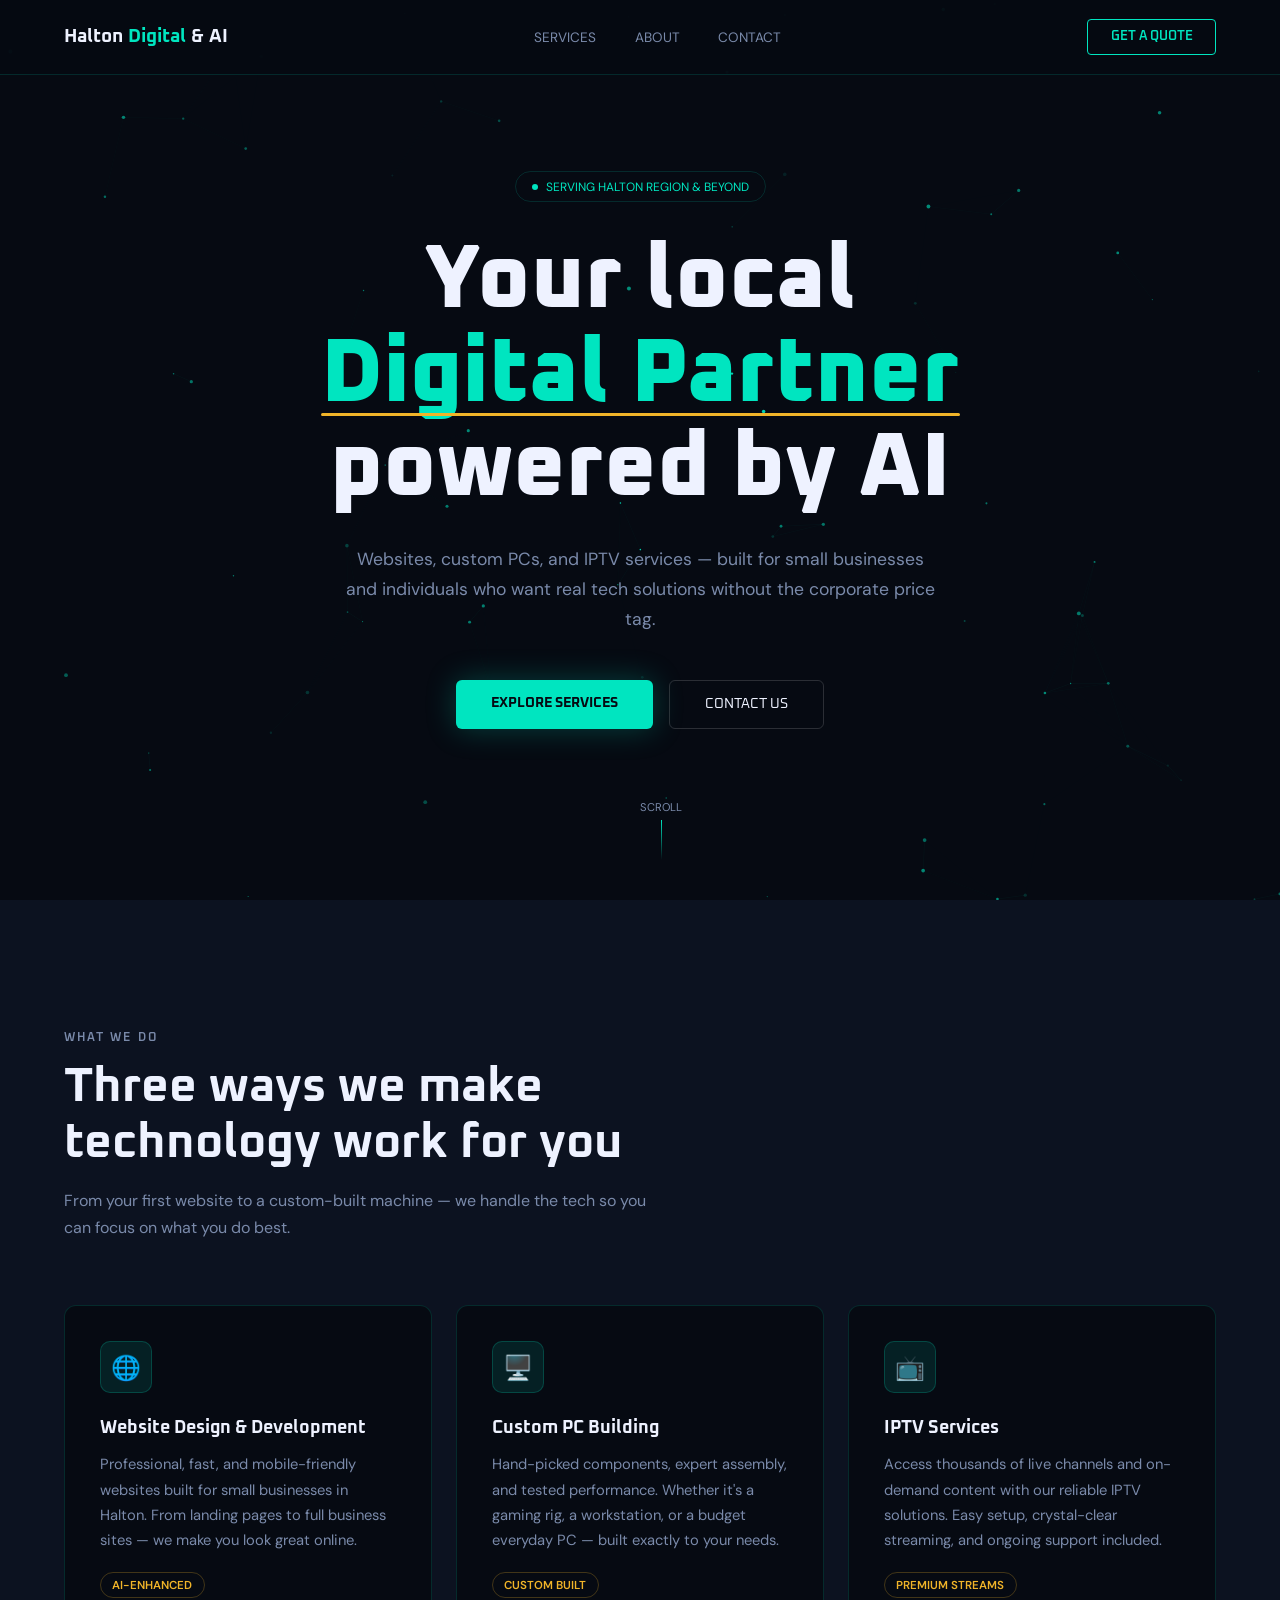
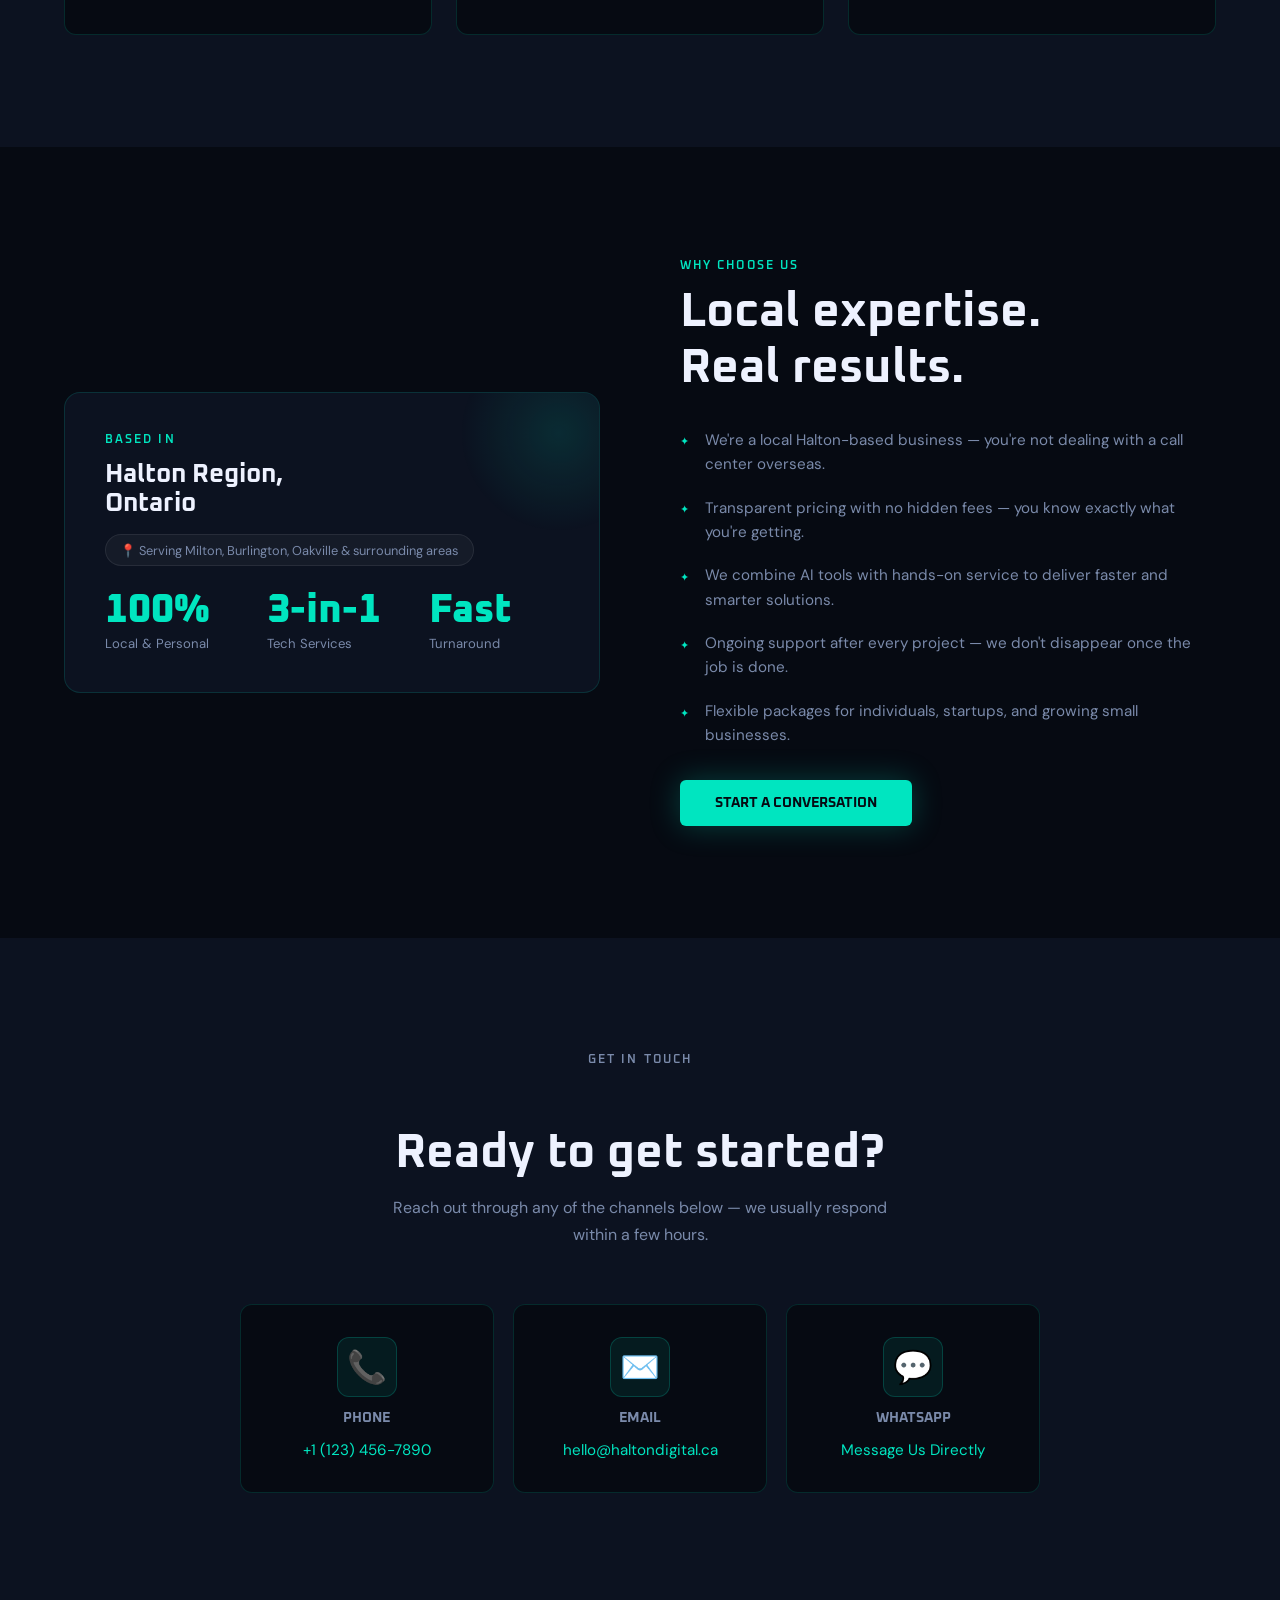
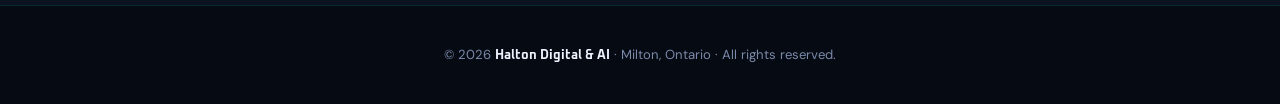
==== index.html @ 81159605 "Create index.html" ====
<!DOCTYPE html>
<html lang="en">
<head>
  <meta charset="UTF-8" />
  <meta name="viewport" content="width=device-width, initial-scale=1.0"/>
  <title>Halton Digital & AI</title>
  <link href="https://fonts.googleapis.com/css2?family=Oxanium:wght@300;400;600;700;800&family=DM+Sans:wght@300;400;500&display=swap" rel="stylesheet"/>
  <style>
    *, *::before, *::after { box-sizing: border-box; margin: 0; padding: 0; }
    :root { --bg:#060a12;--bg2:#0c1220;--cyan:#00e5c0;--gold:#f0b429;--white:#eef2ff;--muted:#7a8aaa;--border:rgba(0,229,192,0.15);--font-h:'Oxanium',sans-serif;--font-b:'DM Sans',sans-serif; }
    html{scroll-behavior:smooth}body{background:var(--bg);color:var(--white);font-family:var(--font-b);overflow-x:hidden}
    #bg-canvas{position:fixed;inset:0;z-index:0;pointer-events:none}
    nav{position:fixed;top:0;left:0;right:0;z-index:100;display:flex;align-items:center;justify-content:space-between;padding:1.2rem 5%;background:rgba(6,10,18,0.75);backdrop-filter:blur(14px);border-bottom:1px solid var(--border)}
    .logo{font-family:var(--font-h);font-size:1.2rem;font-weight:700;color:var(--white)}.logo span{color:var(--cyan)}
    .nav-links{display:flex;gap:2.4rem;list-style:none}.nav-links a{font-size:.85rem;color:var(--muted);text-decoration:none;text-transform:uppercase;transition:color .25s}.nav-links a:hover{color:var(--cyan)}
    .nav-cta{font-family:var(--font-h);font-size:.82rem;font-weight:600;text-transform:uppercase;padding:.55rem 1.4rem;border:1px solid var(--cyan);color:var(--cyan);text-decoration:none;border-radius:4px;transition:background .25s,color .25s}.nav-cta:hover{background:var(--cyan);color:var(--bg)}
    #hero{position:relative;z-index:1;min-height:100vh;display:flex;flex-direction:column;align-items:center;justify-content:center;text-align:center;padding:0 5%}
    .hero-tag{display:inline-flex;align-items:center;gap:.5rem;font-size:.75rem;text-transform:uppercase;color:var(--cyan);border:1px solid var(--border);padding:.4rem 1rem;border-radius:100px;margin-bottom:2rem;opacity:0;animation:fadeUp .8s .2s forwards}
    .hero-tag::before{content:'';width:6px;height:6px;border-radius:50%;background:var(--cyan);animation:pulse 2s infinite}
    @keyframes pulse{0%,100%{opacity:1;transform:scale(1)}50%{opacity:.4;transform:scale(.7)}}
    h1{font-family:var(--font-h);font-size:clamp(2.8rem,7vw,6rem);font-weight:800;line-height:1.05;opacity:0;animation:fadeUp .9s .4s forwards}
    h1 em{font-style:normal;color:var(--cyan);position:relative}
    h1 em::after{content:'';position:absolute;bottom:4px;left:0;right:0;height:3px;background:var(--gold);border-radius:2px;transform:scaleX(0);transform-origin:left;animation:lineGrow .7s 1.2s forwards}
    @keyframes lineGrow{to{transform:scaleX(1)}}
    .hero-sub{max-width:600px;margin:1.8rem auto 0;font-size:1.1rem;line-height:1.7;color:var(--muted);opacity:0;animation:fadeUp .9s .6s forwards}
    .hero-btns{display:flex;gap:1rem;margin-top:2.8rem;flex-wrap:wrap;justify-content:center;opacity:0;animation:fadeUp .9s .8s forwards}
    .btn-primary{font-family:var(--font-h);font-size:.88rem;font-weight:700;text-transform:uppercase;padding:.9rem 2.2rem;background:var(--cyan);color:var(--bg);border:none;border-radius:6px;cursor:pointer;text-decoration:none;transition:transform .2s,box-shadow .2s;box-shadow:0 0 30px rgba(0,229,192,.25)}.btn-primary:hover{transform:translateY(-2px);box-shadow:0 0 50px rgba(0,229,192,.4)}
    .btn-secondary{font-family:var(--font-h);font-size:.88rem;text-transform:uppercase;padding:.9rem 2.2rem;background:transparent;color:var(--white);border:1px solid rgba(255,255,255,.15);border-radius:6px;text-decoration:none;transition:border-color .2s,color .2s}.btn-secondary:hover{border-color:var(--cyan);color:var(--cyan)}
    .scroll-hint{position:absolute;bottom:2.5rem;left:50%;transform:translateX(-50%);display:flex;flex-direction:column;align-items:center;gap:.4rem;opacity:0;animation:fadeUp 1s 1.4s forwards}
    .scroll-hint span{font-size:.7rem;text-transform:uppercase;color:var(--muted)}
    .scroll-line{width:1px;height:40px;background:linear-gradient(to bottom,var(--cyan),transparent);animation:scrollDrop 2s 2s infinite}
    @keyframes scrollDrop{0%{transform:scaleY(0);transform-origin:top}50%{transform:scaleY(1);transform-origin:top}51%{transform:scaleY(1);transform-origin:bottom}100%{transform:scaleY(0);transform-origin:bottom}}
    @keyframes fadeUp{from{opacity:0;transform:translateY(24px)}to{opacity:1;transform:translateY(0)}}
    section{position:relative;z-index:1;padding:7rem 5%}
    .section-label{font-family:var(--font-h);font-size:.72rem;font-weight:600;letter-spacing:.18em;text-transform:uppercase;color:var(--cyan);margin-bottom:.8rem}
    .section-title{font-family:var(--font-h);font-size:clamp(1.8rem,4vw,3rem);font-weight:700;line-height:1.15}
    #services{background:var(--bg2)}.services-header{max-width:600px;margin-bottom:4rem}.services-header p{margin-top:1rem;color:var(--muted);line-height:1.7}
    .services-grid{display:grid;grid-template-columns:repeat(auto-fit,minmax(280px,1fr));gap:1.5rem}
    .card{background:var(--bg);border:1px solid var(--border);border-radius:12px;padding:2.2rem;position:relative;overflow:hidden;transition:transform .3s,border-color .3s,box-shadow .3s}
    .card::before{content:'';position:absolute;inset:0;background:radial-gradient(circle at 80% 0%,rgba(0,229,192,.06),transparent 60%);opacity:0;transition:opacity .3s}.card:hover::before{opacity:1}
    .card:hover{transform:translateY(-4px);border-color:rgba(0,229,192,.4);box-shadow:0 12px 40px rgba(0,0,0,.4)}
    .card-icon{width:52px;height:52px;border-radius:10px;background:rgba(0,229,192,.1);border:1px solid rgba(0,229,192,.2);display:flex;align-items:center;justify-content:center;font-size:1.5rem;margin-bottom:1.4rem}
    .card h3{font-family:var(--font-h);font-size:1.15rem;font-weight:700;margin-bottom:.8rem}.card p{color:var(--muted);font-size:.92rem;line-height:1.7}
    .card-badge{display:inline-block;margin-top:1.2rem;font-size:.72rem;font-weight:600;text-transform:uppercase;color:var(--gold);border:1px solid rgba(240,180,41,.25);padding:.3rem .7rem;border-radius:100px}
    #why{display:grid;grid-template-columns:1fr 1fr;gap:5rem;align-items:center}
    .why-box{background:var(--bg2);border:1px solid var(--border);border-radius:16px;padding:2.5rem;position:relative;overflow:hidden}
    .why-box::after{content:'';position:absolute;top:-60px;right:-60px;width:200px;height:200px;border-radius:50%;background:radial-gradient(circle,rgba(0,229,192,.12),transparent 70%)}
    .stat-row{display:flex;gap:2rem;margin-top:1.5rem}.stat{flex:1}
    .stat-num{font-family:var(--font-h);font-size:2.5rem;font-weight:800;color:var(--cyan);line-height:1}.stat-label{font-size:.82rem;color:var(--muted);margin-top:.3rem}
    .location-tag{display:inline-flex;align-items:center;gap:.4rem;font-size:.8rem;color:var(--muted);background:rgba(255,255,255,.04);border:1px solid rgba(255,255,255,.08);padding:.4rem .9rem;border-radius:100px;margin-top:1rem}
    .why-list{list-style:none;display:flex;flex-direction:column;gap:1.2rem;margin-top:2rem}
    .why-list li{display:flex;align-items:flex-start;gap:1rem;font-size:.95rem;color:var(--muted);line-height:1.6}
    .why-list li::before{content:'✦';color:var(--cyan);font-size:.7rem;flex-shrink:0;margin-top:.35rem}
    #contact{background:var(--bg2);text-align:center}#contact .section-title{margin-bottom:.8rem}
    #contact>p{color:var(--muted);max-width:500px;margin:0 auto 3.5rem;line-height:1.7}
    .contact-grid{display:grid;grid-template-columns:repeat(auto-fit,minmax(220px,1fr));gap:1.2rem;max-width:800px;margin:0 auto}
    .contact-card{background:var(--bg);border:1px solid var(--border);border-radius:12px;padding:2rem 1.5rem;text-decoration:none;color:var(--white);display:flex;flex-direction:column;align-items:center;gap:.8rem;transition:border-color .25s,transform .25s,box-shadow .25s}
    .contact-card:hover{border-color:rgba(0,229,192,.5);transform:translateY(-3px);box-shadow:0 10px 30px rgba(0,0,0,.4)}
    .contact-icon{font-size:2rem;width:60px;height:60px;background:rgba(0,229,192,.08);border:1px solid rgba(0,229,192,.2);border-radius:12px;display:flex;align-items:center;justify-content:center}
    .contact-card h4{font-family:var(--font-h);font-size:.85rem;font-weight:700;text-transform:uppercase;color:var(--muted)}.contact-card span{font-size:.95rem;color:var(--cyan)}
    footer{position:relative;z-index:1;text-align:center;padding:2.5rem 5%;border-top:1px solid var(--border);color:var(--muted);font-size:.82rem}
    footer strong{font-family:var(--font-h);color:var(--white)}
    @media(max-width:768px){#why{grid-template-columns:1fr;gap:3rem}.nav-links{display:none}.stat-row{gap:1rem}}
  </style>
</head>
<body>
<canvas id="bg-canvas"></canvas>
<nav>
  <div class="logo">Halton <span>Digital</span> & AI</div>
  <ul class="nav-links"><li><a href="#services">Services</a></li><li><a href="#why">About</a></li><li><a href="#contact">Contact</a></li></ul>
  <a href="#contact" class="nav-cta">Get a Quote</a>
</nav>
<section id="hero">
  <div class="hero-tag">Serving Halton Region & Beyond</div>
  <h1>Your local<br><em>Digital Partner</em><br>powered by AI</h1>
  <p class="hero-sub">Websites, custom PCs, and IPTV services — built for small businesses and individuals who want real tech solutions without the corporate price tag.</p>
  <div class="hero-btns"><a href="#services" class="btn-primary">Explore Services</a><a href="#contact" class="btn-secondary">Contact Us</a></div>
  <div class="scroll-hint"><span>Scroll</span><div class="scroll-line"></div></div>
</section>
<section id="services">
  <div class="services-header">
    <p class="section-label">What We Do</p>
    <h2 class="section-title">Three ways we make<br>technology work for you</h2>
    <p>From your first website to a custom-built machine — we handle the tech so you can focus on what you do best.</p>
  </div>
  <div class="services-grid">
    <div class="card"><div class="card-icon">🌐</div><h3>Website Design & Development</h3><p>Professional, fast, and mobile-friendly websites built for small businesses in Halton. From landing pages to full business sites — we make you look great online.</p><span class="card-badge">AI-Enhanced</span></div>
    <div class="card"><div class="card-icon">🖥️</div><h3>Custom PC Building</h3><p>Hand-picked components, expert assembly, and tested performance. Whether it's a gaming rig, a workstation, or a budget everyday PC — built exactly to your needs.</p><span class="card-badge">Custom Built</span></div>
    <div class="card"><div class="card-icon">📺</div><h3>IPTV Services</h3><p>Access thousands of live channels and on-demand content with our reliable IPTV solutions. Easy setup, crystal-clear streaming, and ongoing support included.</p><span class="card-badge">Premium Streams</span></div>
  </div>
</section>
<section id="why">
  <div class="why-visual"><div class="why-box">
    <p class="section-label">Based In</p>
    <h3 class="section-title" style="font-size:1.6rem;">Halton Region,<br>Ontario</h3>
    <div class="location-tag">📍 Serving Milton, Burlington, Oakville & surrounding areas</div>
    <div class="stat-row">
      <div class="stat"><div class="stat-num">100%</div><div class="stat-label">Local & Personal</div></div>
      <div class="stat"><div class="stat-num">3-in-1</div><div class="stat-label">Tech Services</div></div>
      <div class="stat"><div class="stat-num">Fast</div><div class="stat-label">Turnaround</div></div>
    </div>
  </div></div>
  <div class="why-content">
    <p class="section-label">Why Choose Us</p>
    <h2 class="section-title">Local expertise.<br>Real results.</h2>
    <ul class="why-list">
      <li>We're a local Halton-based business — you're not dealing with a call center overseas.</li>
      <li>Transparent pricing with no hidden fees — you know exactly what you're getting.</li>
      <li>We combine AI tools with hands-on service to deliver faster and smarter solutions.</li>
      <li>Ongoing support after every project — we don't disappear once the job is done.</li>
      <li>Flexible packages for individuals, startups, and growing small businesses.</li>
    </ul>
    <a href="#contact" class="btn-primary" style="margin-top:2rem;display:inline-block;">Start a Conversation</a>
  </div>
</section>
<section id="contact">
  <p class="section-label">Get In Touch</p>
  <h2 class="section-title">Ready to get started?</h2>
  <p>Reach out through any of the channels below — we usually respond within a few hours.</p>
  <div class="contact-grid">
    <a href="tel:+11234567890" class="contact-card"><div class="contact-icon">📞</div><h4>Phone</h4><span>+1 (123) 456-7890</span></a>
    <a href="mailto:hello@haltondigital.ca" class="contact-card"><div class="contact-icon">✉️</div><h4>Email</h4><span>hello@haltondigital.ca</span></a>
    <a href="https://wa.me/11234567890" target="_blank" class="contact-card"><div class="contact-icon">💬</div><h4>WhatsApp</h4><span>Message Us Directly</span></a>
  </div>
</section>
<footer><p>© 2026 <strong>Halton Digital & AI</strong> · Milton, Ontario · All rights reserved.</p></footer>
<script>
const canvas=document.getElementById('bg-canvas'),ctx=canvas.getContext('2d');let W,H,dots=[];
function resize(){W=canvas.width=window.innerWidth;H=canvas.height=window.innerHeight;}
window.addEventListener('resize',resize);resize();
const N=80;for(let i=0;i<N;i++){dots.push({x:Math.random()*W,y:Math.random()*H,vx:(Math.random()-.5)*.3,vy:(Math.random()-.5)*.3,r:Math.random()*1.5+.5,opacity:Math.random()*.5+.1});}
let mouse={x:W/2,y:H/2};window.addEventListener('mousemove',e=>{mouse.x=e.clientX;mouse.y=e.clientY;});
function draw(){ctx.clearRect(0,0,W,H);for(let i=0;i<dots.length;i++){for(let j=i+1;j<dots.length;j++){const dx=dots[i].x-dots[j].x,dy=dots[i].y-dots[j].y,dist=Math.sqrt(dx*dx+dy*dy);if(dist<130){ctx.beginPath();ctx.moveTo(dots[i].x,dots[i].y);ctx.lineTo(dots[j].x,dots[j].y);ctx.strokeStyle='rgba(0,229,192,'+(0.07*(1-dist/130))+')';ctx.lineWidth=.6;ctx.stroke();}}}
dots.forEach(d=>{const dx=d.x-mouse.x,dy=d.y-mouse.y,dist=Math.sqrt(dx*dx+dy*dy),glow=dist<150?.9:d.opacity;ctx.beginPath();ctx.arc(d.x,d.y,d.r,0,Math.PI*2);ctx.fillStyle='rgba(0,229,192,'+glow+')';ctx.fill();d.x+=d.vx;d.y+=d.vy;if(d.x<0||d.x>W)d.vx*=-1;if(d.y<0||d.y>H)d.vy*=-1;});requestAnimationFrame(draw);}
draw();
const observer=new IntersectionObserver(entries=>{entries.forEach(e=>{if(e.isIntersecting){e.target.style.opacity='1';e.target.style.transform='translateY(0)';}});},{threshold:.12});
document.querySelectorAll('.card,.why-box,.why-content,.contact-card').forEach(el=>{el.style.opacity='0';el.style.transform='translateY(30px)';el.style.transition='opacity .7s ease,transform .7s ease';observer.observe(el);});
</script>
</body>
</html>
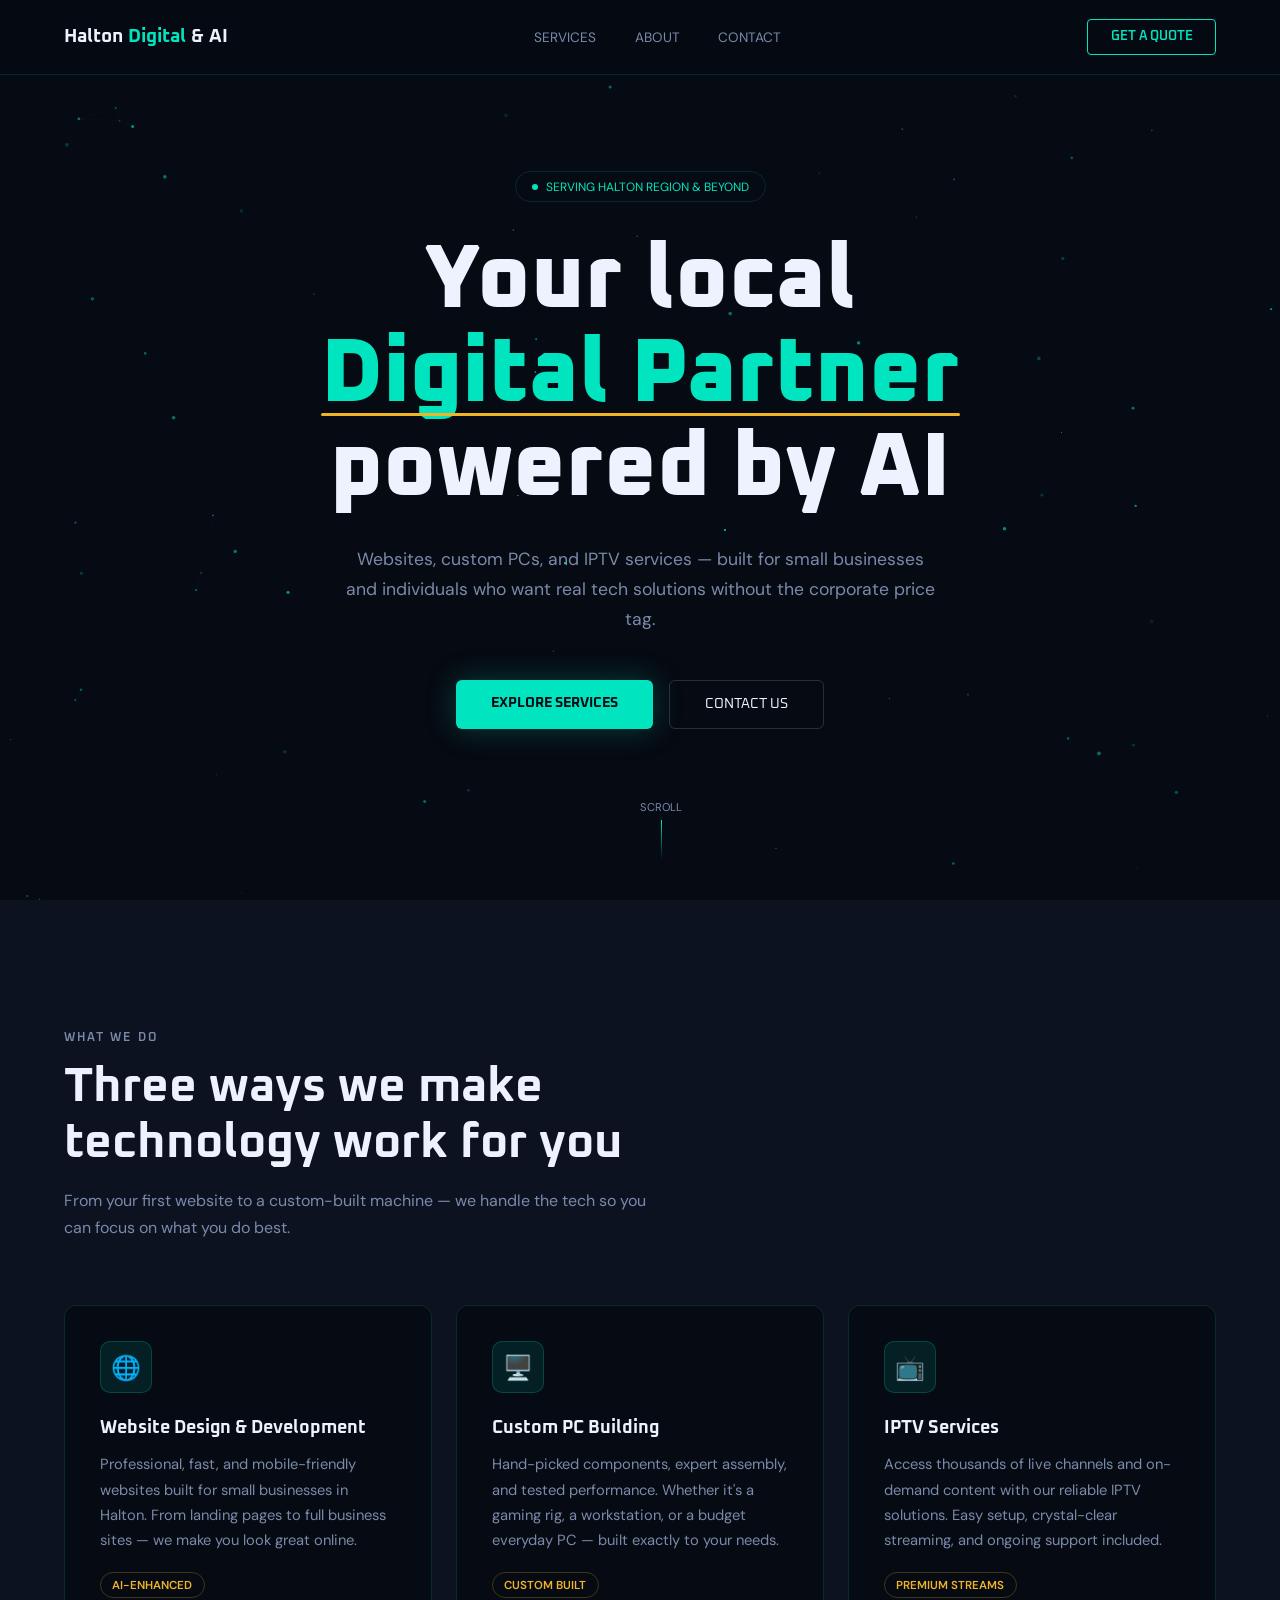
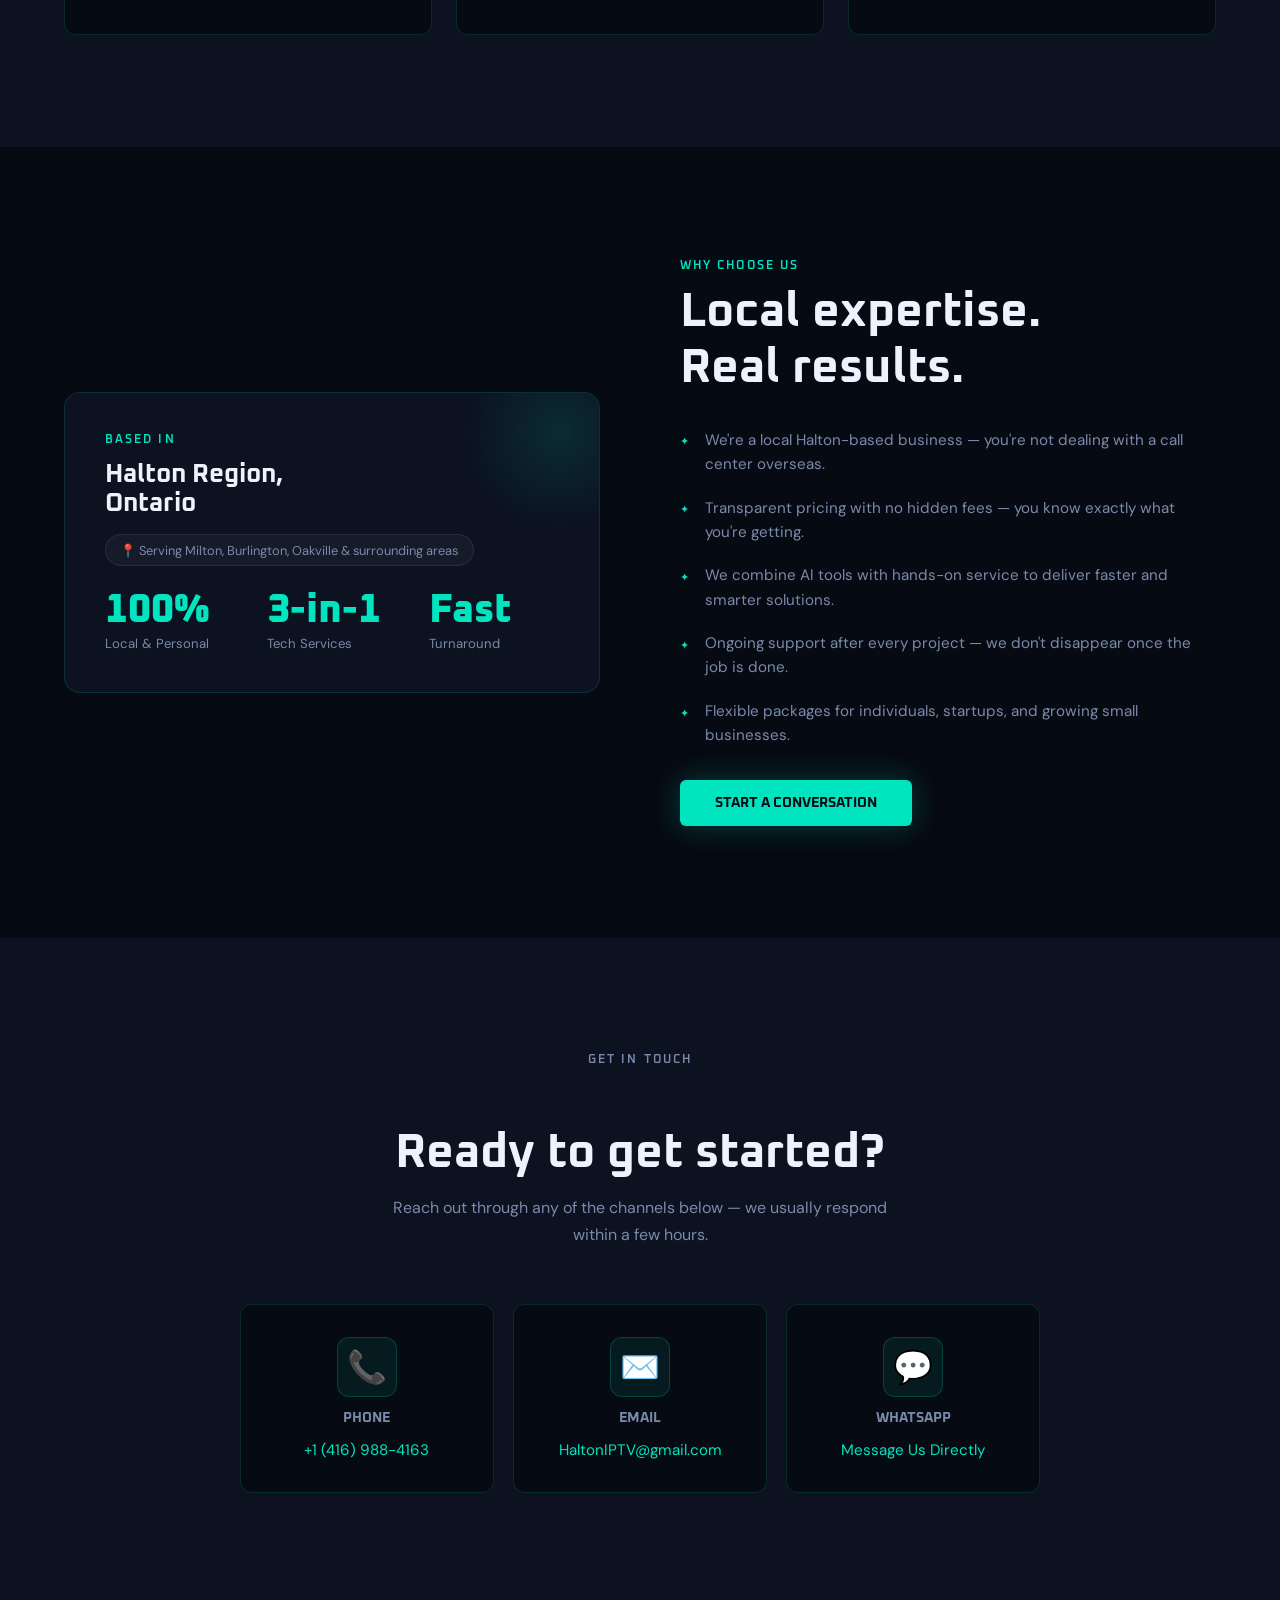
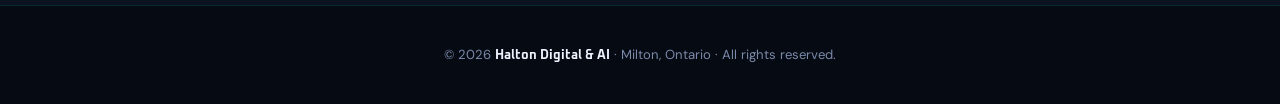
==== commit d09e5572: "Update contact information in index.html" ====
--- a/index.html
+++ b/index.html
@@ -118,8 +118,8 @@
   <h2 class="section-title">Ready to get started?</h2>
   <p>Reach out through any of the channels below — we usually respond within a few hours.</p>
   <div class="contact-grid">
-    <a href="tel:+11234567890" class="contact-card"><div class="contact-icon">📞</div><h4>Phone</h4><span>+1 (123) 456-7890</span></a>
-    <a href="mailto:hello@haltondigital.ca" class="contact-card"><div class="contact-icon">✉️</div><h4>Email</h4><span>hello@haltondigital.ca</span></a>
+    <a href="tel:+11234567890" class="contact-card"><div class="contact-icon">📞</div><h4>Phone</h4><span>+1 (416) 988-4163</span></a>
+    <a href="mailto:HaltonIPTV@gmail.com" class="contact-card"><div class="contact-icon">✉️</div><h4>Email</h4><span>HaltonIPTV@gmail.com</span></a>
     <a href="https://wa.me/11234567890" target="_blank" class="contact-card"><div class="contact-icon">💬</div><h4>WhatsApp</h4><span>Message Us Directly</span></a>
   </div>
 </section>
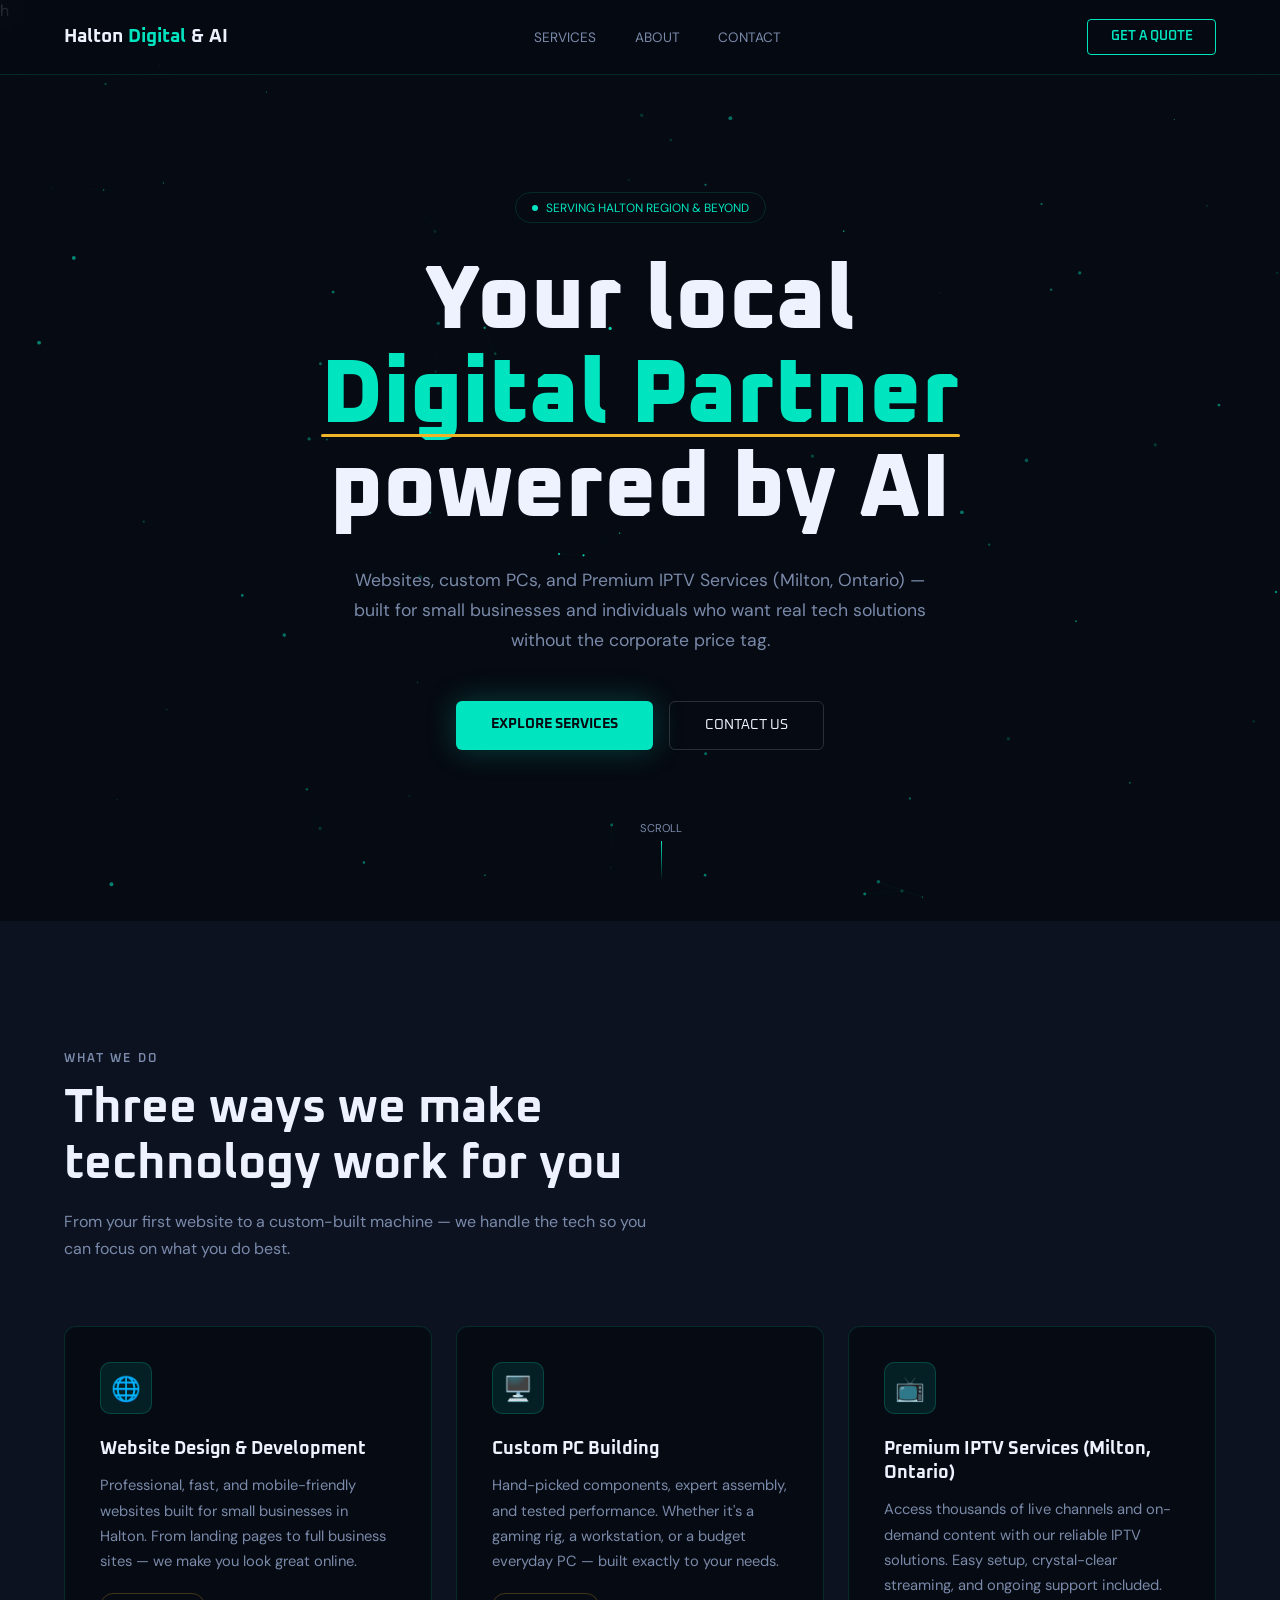
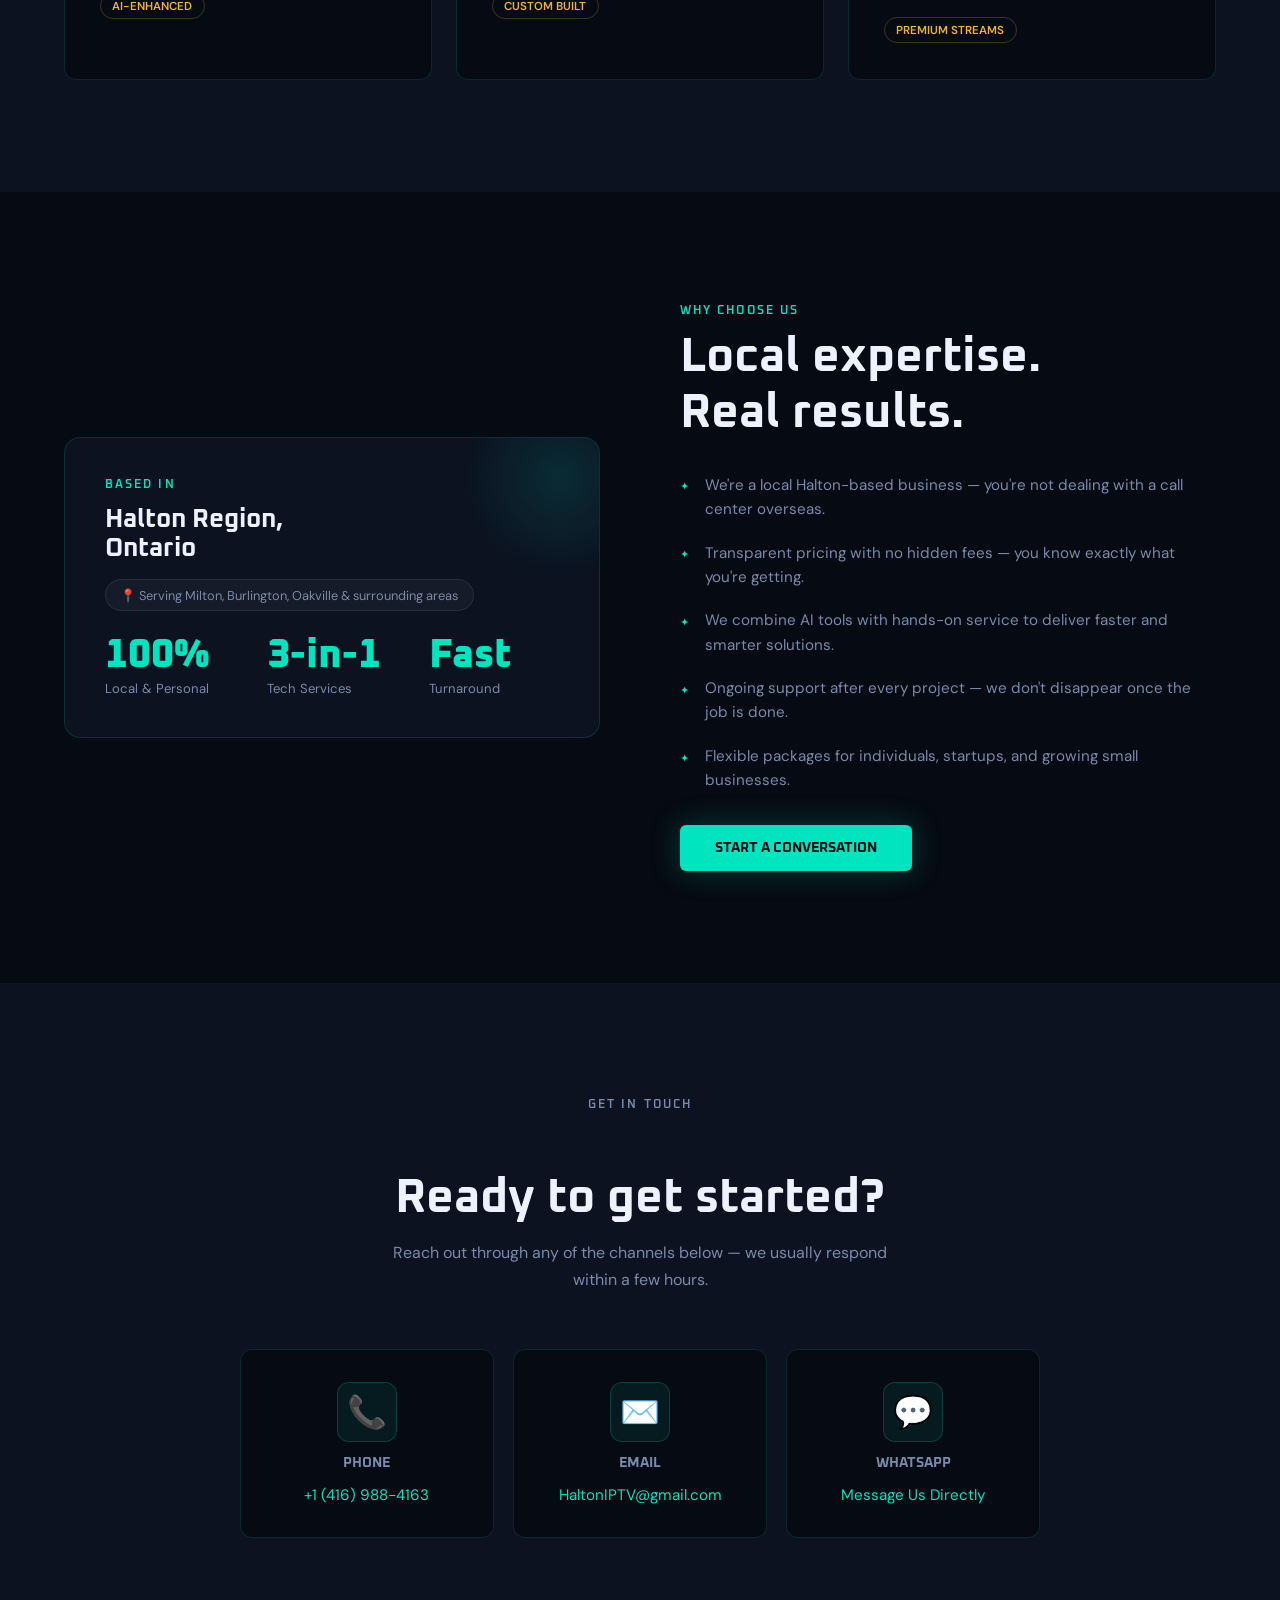
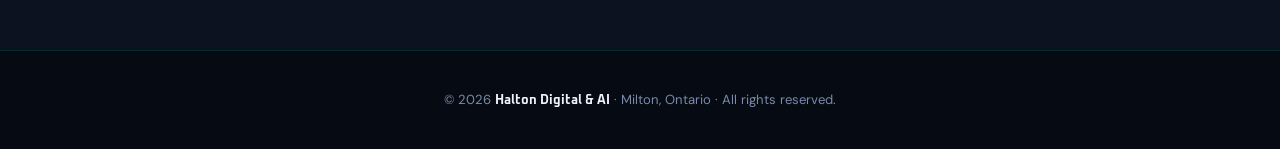
==== commit 4cb13fca: "Refine IPTV services description in index.html Updated the description of IPTV services to specify '" ====
--- a/index.html
+++ b/index.html
@@ -1,4 +1,4 @@
-<!DOCTYPE html>
+h<!DOCTYPE html>
 <html lang="en">
 <head>
   <meta charset="UTF-8" />
@@ -73,7 +73,7 @@
 <section id="hero">
   <div class="hero-tag">Serving Halton Region & Beyond</div>
   <h1>Your local<br><em>Digital Partner</em><br>powered by AI</h1>
-  <p class="hero-sub">Websites, custom PCs, and IPTV services — built for small businesses and individuals who want real tech solutions without the corporate price tag.</p>
+  <p class="hero-sub">Websites, custom PCs, and Premium IPTV Services (Milton, Ontario) — built for small businesses and individuals who want real tech solutions without the corporate price tag.</p>
   <div class="hero-btns"><a href="#services" class="btn-primary">Explore Services</a><a href="#contact" class="btn-secondary">Contact Us</a></div>
   <div class="scroll-hint"><span>Scroll</span><div class="scroll-line"></div></div>
 </section>
@@ -86,7 +86,7 @@
   <div class="services-grid">
     <div class="card"><div class="card-icon">🌐</div><h3>Website Design & Development</h3><p>Professional, fast, and mobile-friendly websites built for small businesses in Halton. From landing pages to full business sites — we make you look great online.</p><span class="card-badge">AI-Enhanced</span></div>
     <div class="card"><div class="card-icon">🖥️</div><h3>Custom PC Building</h3><p>Hand-picked components, expert assembly, and tested performance. Whether it's a gaming rig, a workstation, or a budget everyday PC — built exactly to your needs.</p><span class="card-badge">Custom Built</span></div>
-    <div class="card"><div class="card-icon">📺</div><h3>IPTV Services</h3><p>Access thousands of live channels and on-demand content with our reliable IPTV solutions. Easy setup, crystal-clear streaming, and ongoing support included.</p><span class="card-badge">Premium Streams</span></div>
+    <div class="card"><div class="card-icon">📺</div><h3>Premium IPTV Services (Milton, Ontario)</h3><p>Access thousands of live channels and on-demand content with our reliable IPTV solutions. Easy setup, crystal-clear streaming, and ongoing support included.</p><span class="card-badge">Premium Streams</span></div>
   </div>
 </section>
 <section id="why">
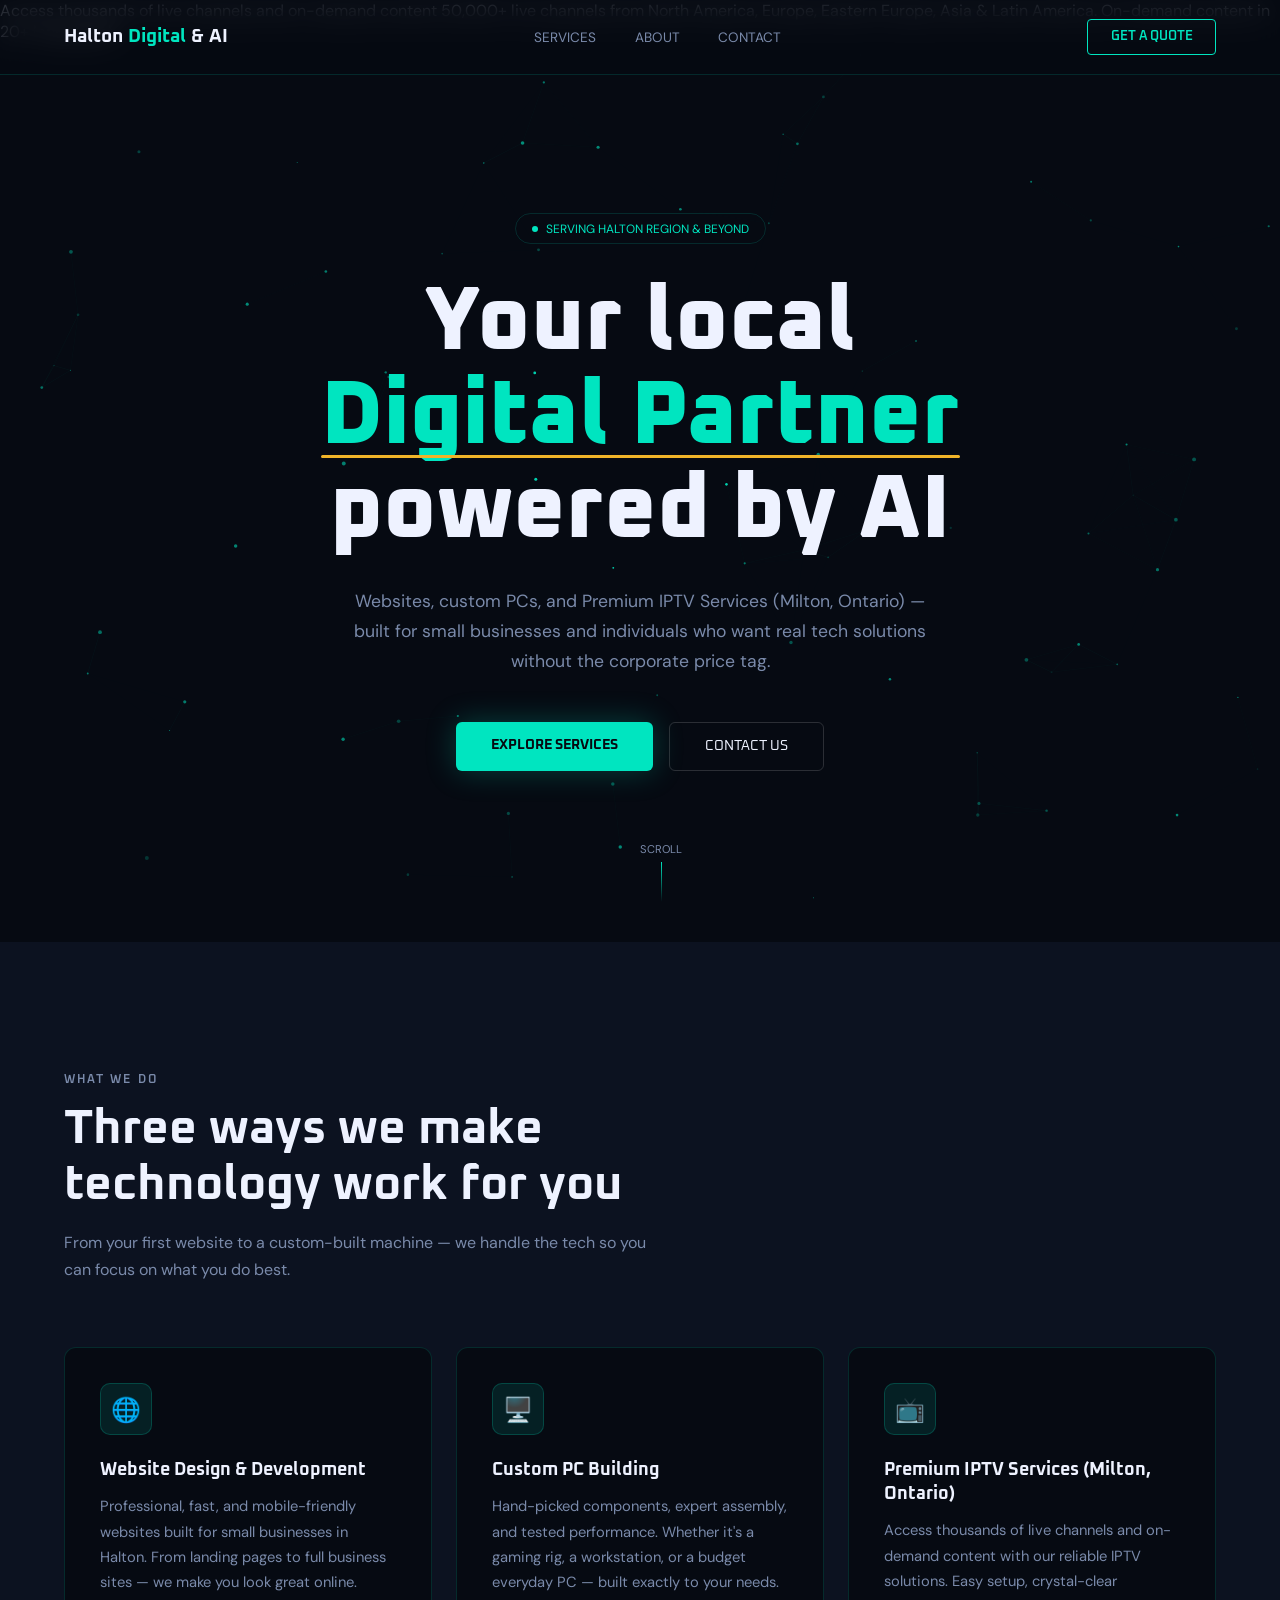
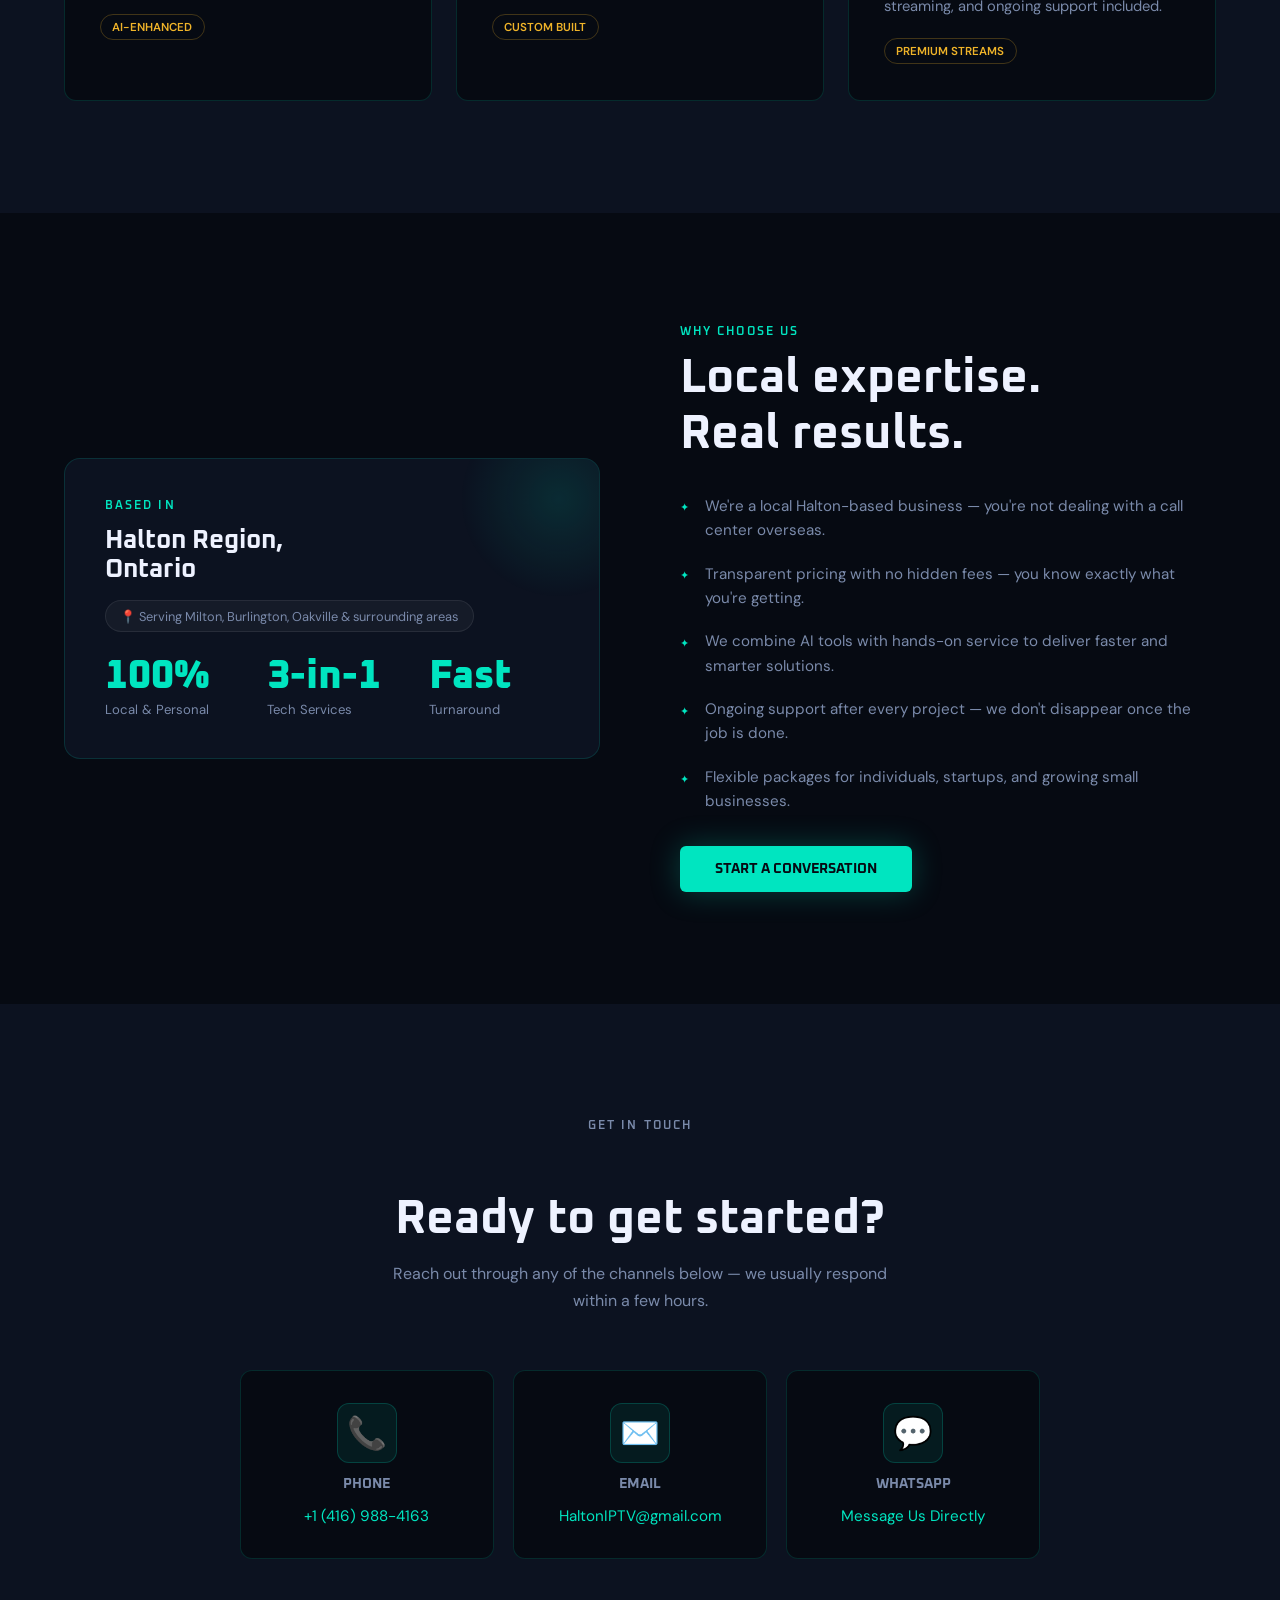
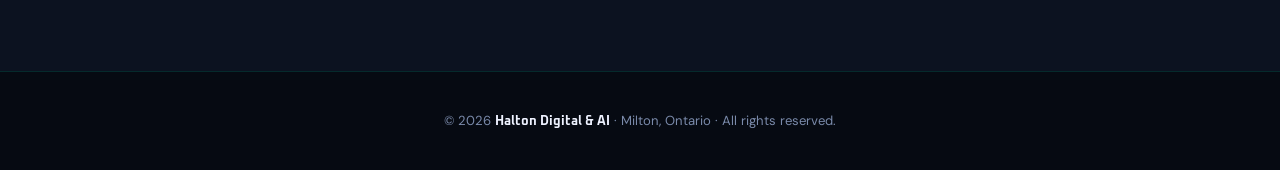
==== commit ca292f8a: "Fix HTML structure and update content description" ====
--- a/index.html
+++ b/index.html
@@ -1,4 +1,4 @@
-h<!DOCTYPE html>
+Access thousands of live channels and on-demand content  50,000+ live channels from North America, Europe, Eastern Europe, Asia & Latin America. On-demand content in 20+ languagesh<!DOCTYPE html>
 <html lang="en">
 <head>
   <meta charset="UTF-8" />
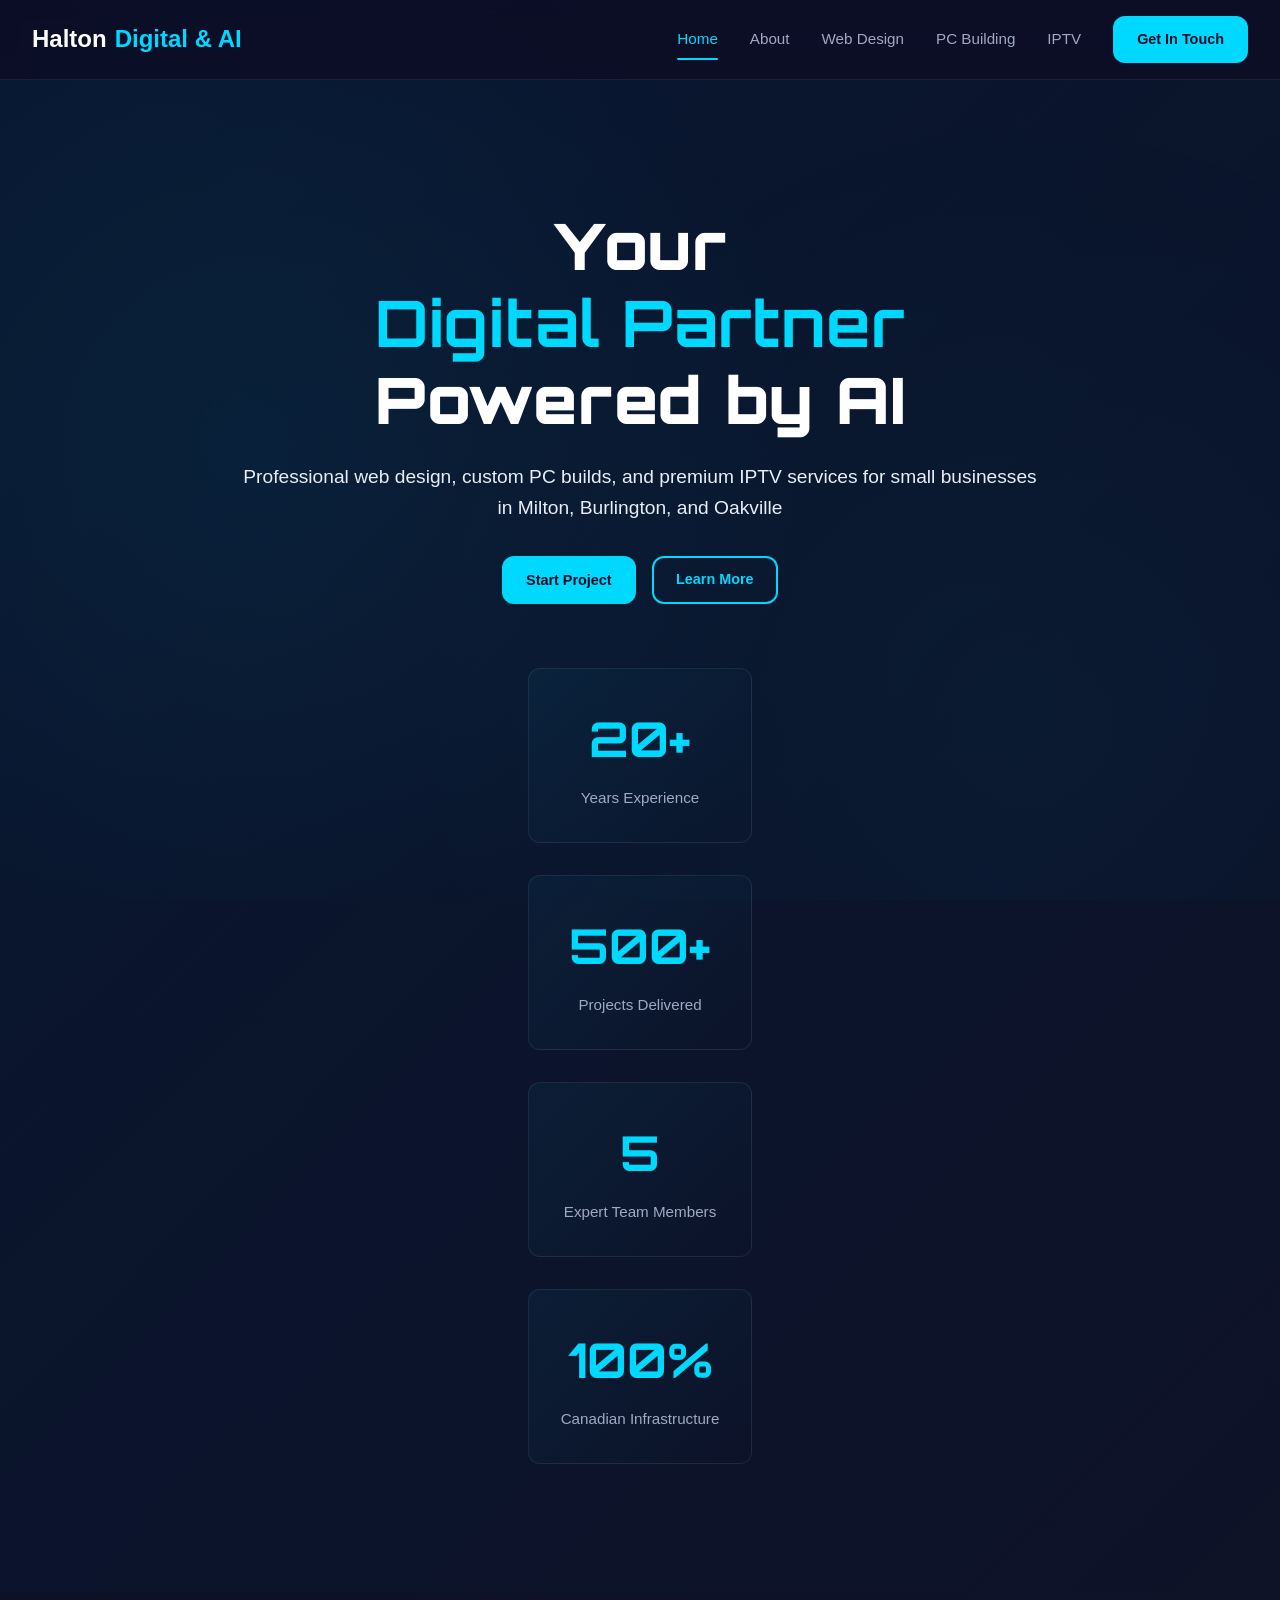
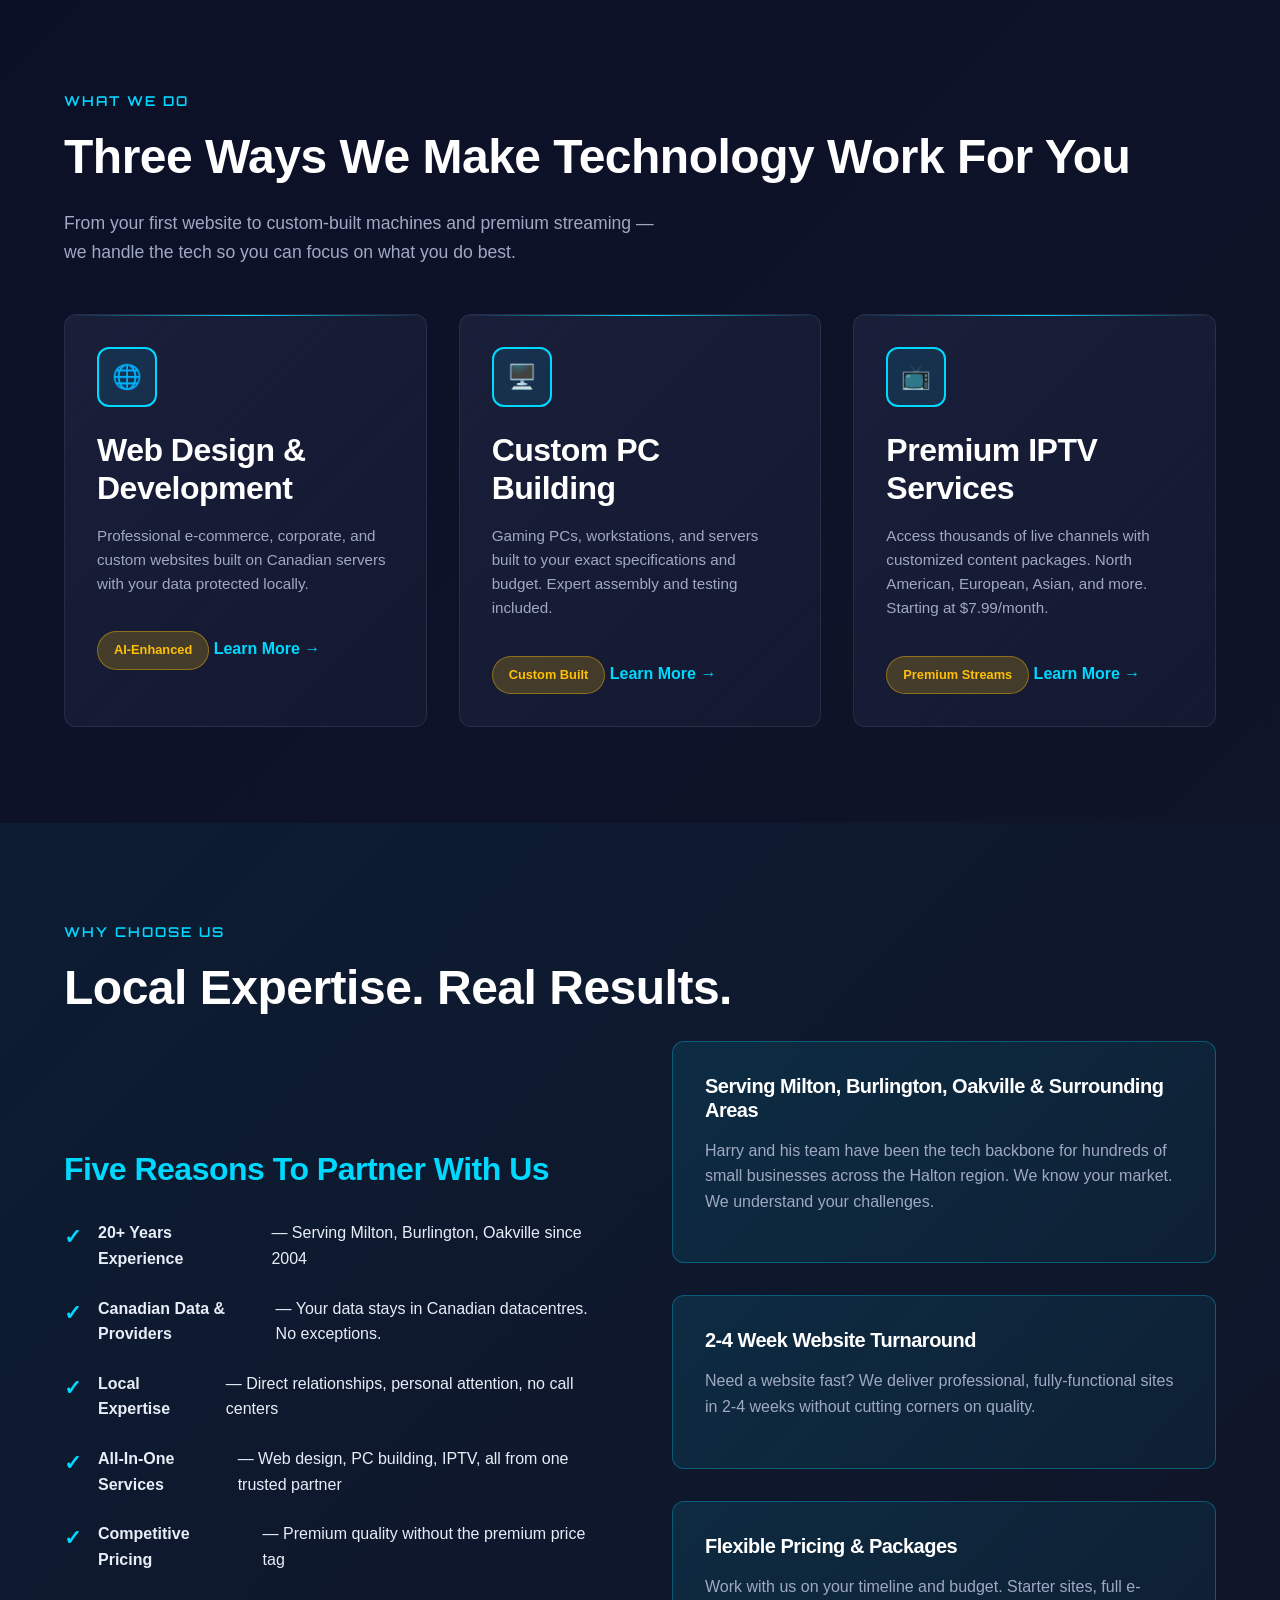
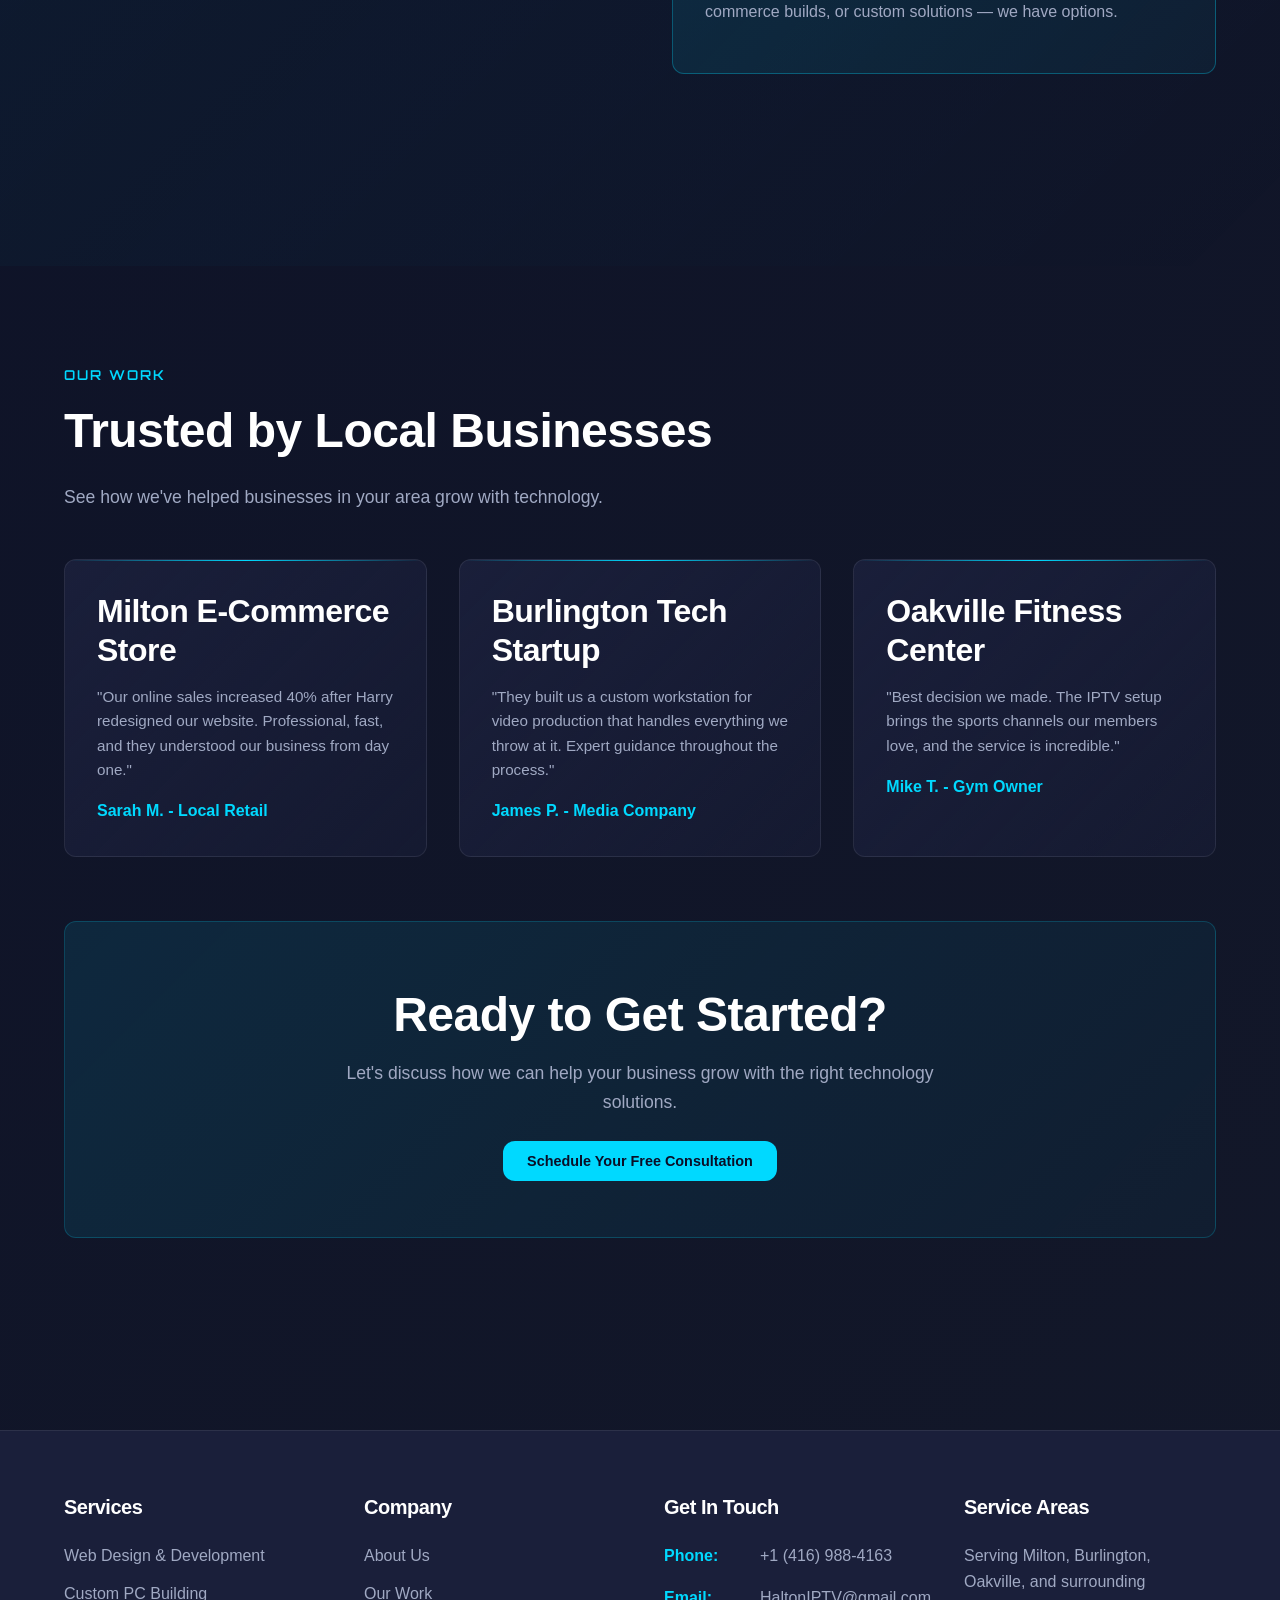
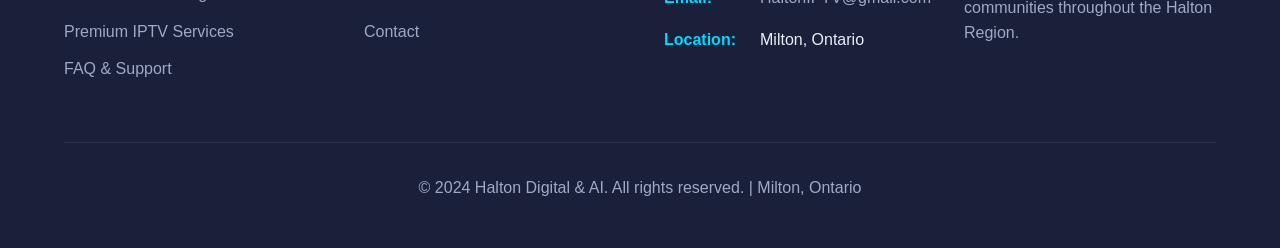
==== commit 73c8bc63: "update" ====
--- a/index.html
+++ b/index.html
@@ -1,140 +1,333 @@
-Access thousands of live channels and on-demand content  50,000+ live channels from North America, Europe, Eastern Europe, Asia & Latin America. On-demand content in 20+ languagesh<!DOCTYPE html>
+<!DOCTYPE html>
 <html lang="en">
 <head>
-  <meta charset="UTF-8" />
-  <meta name="viewport" content="width=device-width, initial-scale=1.0"/>
-  <title>Halton Digital & AI</title>
-  <link href="https://fonts.googleapis.com/css2?family=Oxanium:wght@300;400;600;700;800&family=DM+Sans:wght@300;400;500&display=swap" rel="stylesheet"/>
-  <style>
-    *, *::before, *::after { box-sizing: border-box; margin: 0; padding: 0; }
-    :root { --bg:#060a12;--bg2:#0c1220;--cyan:#00e5c0;--gold:#f0b429;--white:#eef2ff;--muted:#7a8aaa;--border:rgba(0,229,192,0.15);--font-h:'Oxanium',sans-serif;--font-b:'DM Sans',sans-serif; }
-    html{scroll-behavior:smooth}body{background:var(--bg);color:var(--white);font-family:var(--font-b);overflow-x:hidden}
-    #bg-canvas{position:fixed;inset:0;z-index:0;pointer-events:none}
-    nav{position:fixed;top:0;left:0;right:0;z-index:100;display:flex;align-items:center;justify-content:space-between;padding:1.2rem 5%;background:rgba(6,10,18,0.75);backdrop-filter:blur(14px);border-bottom:1px solid var(--border)}
-    .logo{font-family:var(--font-h);font-size:1.2rem;font-weight:700;color:var(--white)}.logo span{color:var(--cyan)}
-    .nav-links{display:flex;gap:2.4rem;list-style:none}.nav-links a{font-size:.85rem;color:var(--muted);text-decoration:none;text-transform:uppercase;transition:color .25s}.nav-links a:hover{color:var(--cyan)}
-    .nav-cta{font-family:var(--font-h);font-size:.82rem;font-weight:600;text-transform:uppercase;padding:.55rem 1.4rem;border:1px solid var(--cyan);color:var(--cyan);text-decoration:none;border-radius:4px;transition:background .25s,color .25s}.nav-cta:hover{background:var(--cyan);color:var(--bg)}
-    #hero{position:relative;z-index:1;min-height:100vh;display:flex;flex-direction:column;align-items:center;justify-content:center;text-align:center;padding:0 5%}
-    .hero-tag{display:inline-flex;align-items:center;gap:.5rem;font-size:.75rem;text-transform:uppercase;color:var(--cyan);border:1px solid var(--border);padding:.4rem 1rem;border-radius:100px;margin-bottom:2rem;opacity:0;animation:fadeUp .8s .2s forwards}
-    .hero-tag::before{content:'';width:6px;height:6px;border-radius:50%;background:var(--cyan);animation:pulse 2s infinite}
-    @keyframes pulse{0%,100%{opacity:1;transform:scale(1)}50%{opacity:.4;transform:scale(.7)}}
-    h1{font-family:var(--font-h);font-size:clamp(2.8rem,7vw,6rem);font-weight:800;line-height:1.05;opacity:0;animation:fadeUp .9s .4s forwards}
-    h1 em{font-style:normal;color:var(--cyan);position:relative}
-    h1 em::after{content:'';position:absolute;bottom:4px;left:0;right:0;height:3px;background:var(--gold);border-radius:2px;transform:scaleX(0);transform-origin:left;animation:lineGrow .7s 1.2s forwards}
-    @keyframes lineGrow{to{transform:scaleX(1)}}
-    .hero-sub{max-width:600px;margin:1.8rem auto 0;font-size:1.1rem;line-height:1.7;color:var(--muted);opacity:0;animation:fadeUp .9s .6s forwards}
-    .hero-btns{display:flex;gap:1rem;margin-top:2.8rem;flex-wrap:wrap;justify-content:center;opacity:0;animation:fadeUp .9s .8s forwards}
-    .btn-primary{font-family:var(--font-h);font-size:.88rem;font-weight:700;text-transform:uppercase;padding:.9rem 2.2rem;background:var(--cyan);color:var(--bg);border:none;border-radius:6px;cursor:pointer;text-decoration:none;transition:transform .2s,box-shadow .2s;box-shadow:0 0 30px rgba(0,229,192,.25)}.btn-primary:hover{transform:translateY(-2px);box-shadow:0 0 50px rgba(0,229,192,.4)}
-    .btn-secondary{font-family:var(--font-h);font-size:.88rem;text-transform:uppercase;padding:.9rem 2.2rem;background:transparent;color:var(--white);border:1px solid rgba(255,255,255,.15);border-radius:6px;text-decoration:none;transition:border-color .2s,color .2s}.btn-secondary:hover{border-color:var(--cyan);color:var(--cyan)}
-    .scroll-hint{position:absolute;bottom:2.5rem;left:50%;transform:translateX(-50%);display:flex;flex-direction:column;align-items:center;gap:.4rem;opacity:0;animation:fadeUp 1s 1.4s forwards}
-    .scroll-hint span{font-size:.7rem;text-transform:uppercase;color:var(--muted)}
-    .scroll-line{width:1px;height:40px;background:linear-gradient(to bottom,var(--cyan),transparent);animation:scrollDrop 2s 2s infinite}
-    @keyframes scrollDrop{0%{transform:scaleY(0);transform-origin:top}50%{transform:scaleY(1);transform-origin:top}51%{transform:scaleY(1);transform-origin:bottom}100%{transform:scaleY(0);transform-origin:bottom}}
-    @keyframes fadeUp{from{opacity:0;transform:translateY(24px)}to{opacity:1;transform:translateY(0)}}
-    section{position:relative;z-index:1;padding:7rem 5%}
-    .section-label{font-family:var(--font-h);font-size:.72rem;font-weight:600;letter-spacing:.18em;text-transform:uppercase;color:var(--cyan);margin-bottom:.8rem}
-    .section-title{font-family:var(--font-h);font-size:clamp(1.8rem,4vw,3rem);font-weight:700;line-height:1.15}
-    #services{background:var(--bg2)}.services-header{max-width:600px;margin-bottom:4rem}.services-header p{margin-top:1rem;color:var(--muted);line-height:1.7}
-    .services-grid{display:grid;grid-template-columns:repeat(auto-fit,minmax(280px,1fr));gap:1.5rem}
-    .card{background:var(--bg);border:1px solid var(--border);border-radius:12px;padding:2.2rem;position:relative;overflow:hidden;transition:transform .3s,border-color .3s,box-shadow .3s}
-    .card::before{content:'';position:absolute;inset:0;background:radial-gradient(circle at 80% 0%,rgba(0,229,192,.06),transparent 60%);opacity:0;transition:opacity .3s}.card:hover::before{opacity:1}
-    .card:hover{transform:translateY(-4px);border-color:rgba(0,229,192,.4);box-shadow:0 12px 40px rgba(0,0,0,.4)}
-    .card-icon{width:52px;height:52px;border-radius:10px;background:rgba(0,229,192,.1);border:1px solid rgba(0,229,192,.2);display:flex;align-items:center;justify-content:center;font-size:1.5rem;margin-bottom:1.4rem}
-    .card h3{font-family:var(--font-h);font-size:1.15rem;font-weight:700;margin-bottom:.8rem}.card p{color:var(--muted);font-size:.92rem;line-height:1.7}
-    .card-badge{display:inline-block;margin-top:1.2rem;font-size:.72rem;font-weight:600;text-transform:uppercase;color:var(--gold);border:1px solid rgba(240,180,41,.25);padding:.3rem .7rem;border-radius:100px}
-    #why{display:grid;grid-template-columns:1fr 1fr;gap:5rem;align-items:center}
-    .why-box{background:var(--bg2);border:1px solid var(--border);border-radius:16px;padding:2.5rem;position:relative;overflow:hidden}
-    .why-box::after{content:'';position:absolute;top:-60px;right:-60px;width:200px;height:200px;border-radius:50%;background:radial-gradient(circle,rgba(0,229,192,.12),transparent 70%)}
-    .stat-row{display:flex;gap:2rem;margin-top:1.5rem}.stat{flex:1}
-    .stat-num{font-family:var(--font-h);font-size:2.5rem;font-weight:800;color:var(--cyan);line-height:1}.stat-label{font-size:.82rem;color:var(--muted);margin-top:.3rem}
-    .location-tag{display:inline-flex;align-items:center;gap:.4rem;font-size:.8rem;color:var(--muted);background:rgba(255,255,255,.04);border:1px solid rgba(255,255,255,.08);padding:.4rem .9rem;border-radius:100px;margin-top:1rem}
-    .why-list{list-style:none;display:flex;flex-direction:column;gap:1.2rem;margin-top:2rem}
-    .why-list li{display:flex;align-items:flex-start;gap:1rem;font-size:.95rem;color:var(--muted);line-height:1.6}
-    .why-list li::before{content:'✦';color:var(--cyan);font-size:.7rem;flex-shrink:0;margin-top:.35rem}
-    #contact{background:var(--bg2);text-align:center}#contact .section-title{margin-bottom:.8rem}
-    #contact>p{color:var(--muted);max-width:500px;margin:0 auto 3.5rem;line-height:1.7}
-    .contact-grid{display:grid;grid-template-columns:repeat(auto-fit,minmax(220px,1fr));gap:1.2rem;max-width:800px;margin:0 auto}
-    .contact-card{background:var(--bg);border:1px solid var(--border);border-radius:12px;padding:2rem 1.5rem;text-decoration:none;color:var(--white);display:flex;flex-direction:column;align-items:center;gap:.8rem;transition:border-color .25s,transform .25s,box-shadow .25s}
-    .contact-card:hover{border-color:rgba(0,229,192,.5);transform:translateY(-3px);box-shadow:0 10px 30px rgba(0,0,0,.4)}
-    .contact-icon{font-size:2rem;width:60px;height:60px;background:rgba(0,229,192,.08);border:1px solid rgba(0,229,192,.2);border-radius:12px;display:flex;align-items:center;justify-content:center}
-    .contact-card h4{font-family:var(--font-h);font-size:.85rem;font-weight:700;text-transform:uppercase;color:var(--muted)}.contact-card span{font-size:.95rem;color:var(--cyan)}
-    footer{position:relative;z-index:1;text-align:center;padding:2.5rem 5%;border-top:1px solid var(--border);color:var(--muted);font-size:.82rem}
-    footer strong{font-family:var(--font-h);color:var(--white)}
-    @media(max-width:768px){#why{grid-template-columns:1fr;gap:3rem}.nav-links{display:none}.stat-row{gap:1rem}}
-  </style>
+    <meta charset="UTF-8">
+    <meta name="viewport" content="width=device-width, initial-scale=1.0">
+    <title>Halton Digital & AI - Web Design, Custom PCs, IPTV Services</title>
+    <meta name="description" content="Halton Digital & AI offers professional web design, custom PC building, and premium IPTV services for small businesses in Milton, Burlington, Oakville.">
+    <meta name="keywords" content="web design Milton, custom PC building, IPTV services, small business tech solutions">
+    <link href="https://fonts.googleapis.com/css2?family=Orbitron:wght@400;700;900&display=swap" rel="stylesheet">
+    <link rel="stylesheet" href="styles.css">
+    <style>
+        .hero h1 {
+            font-family: 'Orbitron', sans-serif;
+            font-weight: 900;
+            letter-spacing: 1px;
+        }
+
+        .section-label {
+            font-family: 'Orbitron', sans-serif;
+        }
+
+        .stats {
+            display: grid;
+            grid-template-columns: repeat(auto-fit, minmax(200px, 1fr));
+            gap: 2rem;
+            margin: 4rem 0;
+            text-align: center;
+        }
+
+        .stat {
+            padding: 2rem;
+            border: 1px solid var(--border);
+            border-radius: var(--radius);
+            background: linear-gradient(135deg, rgba(0, 217, 255, 0.05) 0%, transparent 100%);
+        }
+
+        .stat-number {
+            font-size: 3rem;
+            font-weight: 700;
+            color: var(--cyan);
+            margin-bottom: 0.5rem;
+            font-family: 'Orbitron', sans-serif;
+        }
+
+        .stat-label {
+            color: var(--muted);
+            font-size: 0.95rem;
+        }
+
+        .two-col {
+            display: grid;
+            grid-template-columns: 1fr 1fr;
+            gap: 4rem;
+            align-items: center;
+            margin-bottom: 4rem;
+        }
+
+        .two-col.reverse {
+            grid-template-columns: 1fr 1fr;
+        }
+
+        .two-col.reverse > :first-child {
+            order: 2;
+        }
+
+        .two-col.reverse > :last-child {
+            order: 1;
+        }
+
+        @media (max-width: 768px) {
+            .two-col {
+                grid-template-columns: 1fr;
+                gap: 2rem;
+            }
+
+            .two-col.reverse > :first-child {
+                order: 0;
+            }
+
+            .two-col.reverse > :last-child {
+                order: 0;
+            }
+        }
+
+        .highlight-box {
+            background: linear-gradient(135deg, rgba(0, 217, 255, 0.1) 0%, rgba(0, 217, 255, 0.05) 100%);
+            border: 1px solid rgba(0, 217, 255, 0.3);
+            border-radius: var(--radius);
+            padding: 2rem;
+            margin-bottom: 2rem;
+        }
+
+        .highlight-box strong {
+            color: var(--cyan);
+        }
+
+        .service-grid {
+            grid-template-columns: repeat(auto-fit, minmax(320px, 1fr));
+        }
+
+        .cta-section {
+            background: linear-gradient(135deg, rgba(0, 217, 255, 0.1) 0%, rgba(0, 168, 204, 0.05) 100%);
+            border: 1px solid rgba(0, 217, 255, 0.2);
+            border-radius: var(--radius);
+            padding: 4rem 2rem;
+            text-align: center;
+            margin-top: 4rem;
+        }
+
+        .cta-section h2 {
+            margin-bottom: 1rem;
+        }
+
+        .cta-section p {
+            font-size: 1.1rem;
+            margin-bottom: 2rem;
+            max-width: 600px;
+            margin-left: auto;
+            margin-right: auto;
+        }
+    </style>
 </head>
 <body>
-<canvas id="bg-canvas"></canvas>
-<nav>
-  <div class="logo">Halton <span>Digital</span> & AI</div>
-  <ul class="nav-links"><li><a href="#services">Services</a></li><li><a href="#why">About</a></li><li><a href="#contact">Contact</a></li></ul>
-  <a href="#contact" class="nav-cta">Get a Quote</a>
-</nav>
-<section id="hero">
-  <div class="hero-tag">Serving Halton Region & Beyond</div>
-  <h1>Your local<br><em>Digital Partner</em><br>powered by AI</h1>
-  <p class="hero-sub">Websites, custom PCs, and Premium IPTV Services (Milton, Ontario) — built for small businesses and individuals who want real tech solutions without the corporate price tag.</p>
-  <div class="hero-btns"><a href="#services" class="btn-primary">Explore Services</a><a href="#contact" class="btn-secondary">Contact Us</a></div>
-  <div class="scroll-hint"><span>Scroll</span><div class="scroll-line"></div></div>
-</section>
-<section id="services">
-  <div class="services-header">
-    <p class="section-label">What We Do</p>
-    <h2 class="section-title">Three ways we make<br>technology work for you</h2>
-    <p>From your first website to a custom-built machine — we handle the tech so you can focus on what you do best.</p>
-  </div>
-  <div class="services-grid">
-    <div class="card"><div class="card-icon">🌐</div><h3>Website Design & Development</h3><p>Professional, fast, and mobile-friendly websites built for small businesses in Halton. From landing pages to full business sites — we make you look great online.</p><span class="card-badge">AI-Enhanced</span></div>
-    <div class="card"><div class="card-icon">🖥️</div><h3>Custom PC Building</h3><p>Hand-picked components, expert assembly, and tested performance. Whether it's a gaming rig, a workstation, or a budget everyday PC — built exactly to your needs.</p><span class="card-badge">Custom Built</span></div>
-    <div class="card"><div class="card-icon">📺</div><h3>Premium IPTV Services (Milton, Ontario)</h3><p>Access thousands of live channels and on-demand content with our reliable IPTV solutions. Easy setup, crystal-clear streaming, and ongoing support included.</p><span class="card-badge">Premium Streams</span></div>
-  </div>
-</section>
-<section id="why">
-  <div class="why-visual"><div class="why-box">
-    <p class="section-label">Based In</p>
-    <h3 class="section-title" style="font-size:1.6rem;">Halton Region,<br>Ontario</h3>
-    <div class="location-tag">📍 Serving Milton, Burlington, Oakville & surrounding areas</div>
-    <div class="stat-row">
-      <div class="stat"><div class="stat-num">100%</div><div class="stat-label">Local & Personal</div></div>
-      <div class="stat"><div class="stat-num">3-in-1</div><div class="stat-label">Tech Services</div></div>
-      <div class="stat"><div class="stat-num">Fast</div><div class="stat-label">Turnaround</div></div>
-    </div>
-  </div></div>
-  <div class="why-content">
-    <p class="section-label">Why Choose Us</p>
-    <h2 class="section-title">Local expertise.<br>Real results.</h2>
-    <ul class="why-list">
-      <li>We're a local Halton-based business — you're not dealing with a call center overseas.</li>
-      <li>Transparent pricing with no hidden fees — you know exactly what you're getting.</li>
-      <li>We combine AI tools with hands-on service to deliver faster and smarter solutions.</li>
-      <li>Ongoing support after every project — we don't disappear once the job is done.</li>
-      <li>Flexible packages for individuals, startups, and growing small businesses.</li>
-    </ul>
-    <a href="#contact" class="btn-primary" style="margin-top:2rem;display:inline-block;">Start a Conversation</a>
-  </div>
-</section>
-<section id="contact">
-  <p class="section-label">Get In Touch</p>
-  <h2 class="section-title">Ready to get started?</h2>
-  <p>Reach out through any of the channels below — we usually respond within a few hours.</p>
-  <div class="contact-grid">
-    <a href="tel:+11234567890" class="contact-card"><div class="contact-icon">📞</div><h4>Phone</h4><span>+1 (416) 988-4163</span></a>
-    <a href="mailto:HaltonIPTV@gmail.com" class="contact-card"><div class="contact-icon">✉️</div><h4>Email</h4><span>HaltonIPTV@gmail.com</span></a>
-    <a href="https://wa.me/11234567890" target="_blank" class="contact-card"><div class="contact-icon">💬</div><h4>WhatsApp</h4><span>Message Us Directly</span></a>
-  </div>
-</section>
-<footer><p>© 2026 <strong>Halton Digital & AI</strong> · Milton, Ontario · All rights reserved.</p></footer>
-<script>
-const canvas=document.getElementById('bg-canvas'),ctx=canvas.getContext('2d');let W,H,dots=[];
-function resize(){W=canvas.width=window.innerWidth;H=canvas.height=window.innerHeight;}
-window.addEventListener('resize',resize);resize();
-const N=80;for(let i=0;i<N;i++){dots.push({x:Math.random()*W,y:Math.random()*H,vx:(Math.random()-.5)*.3,vy:(Math.random()-.5)*.3,r:Math.random()*1.5+.5,opacity:Math.random()*.5+.1});}
-let mouse={x:W/2,y:H/2};window.addEventListener('mousemove',e=>{mouse.x=e.clientX;mouse.y=e.clientY;});
-function draw(){ctx.clearRect(0,0,W,H);for(let i=0;i<dots.length;i++){for(let j=i+1;j<dots.length;j++){const dx=dots[i].x-dots[j].x,dy=dots[i].y-dots[j].y,dist=Math.sqrt(dx*dx+dy*dy);if(dist<130){ctx.beginPath();ctx.moveTo(dots[i].x,dots[i].y);ctx.lineTo(dots[j].x,dots[j].y);ctx.strokeStyle='rgba(0,229,192,'+(0.07*(1-dist/130))+')';ctx.lineWidth=.6;ctx.stroke();}}}
-dots.forEach(d=>{const dx=d.x-mouse.x,dy=d.y-mouse.y,dist=Math.sqrt(dx*dx+dy*dy),glow=dist<150?.9:d.opacity;ctx.beginPath();ctx.arc(d.x,d.y,d.r,0,Math.PI*2);ctx.fillStyle='rgba(0,229,192,'+glow+')';ctx.fill();d.x+=d.vx;d.y+=d.vy;if(d.x<0||d.x>W)d.vx*=-1;if(d.y<0||d.y>H)d.vy*=-1;});requestAnimationFrame(draw);}
-draw();
-const observer=new IntersectionObserver(entries=>{entries.forEach(e=>{if(e.isIntersecting){e.target.style.opacity='1';e.target.style.transform='translateY(0)';}});},{threshold:.12});
-document.querySelectorAll('.card,.why-box,.why-content,.contact-card').forEach(el=>{el.style.opacity='0';el.style.transform='translateY(30px)';el.style.transition='opacity .7s ease,transform .7s ease';observer.observe(el);});
-</script>
+    <!-- Header -->
+    <header>
+        <div class="header-container">
+            <div class="logo">Halton <span>Digital & AI</span></div>
+            <nav>
+                <a href="index.html" class="active">Home</a>
+                <a href="about.html">About</a>
+                <a href="web-design.html">Web Design</a>
+                <a href="pc-building.html">PC Building</a>
+                <a href="iptv.html">IPTV</a>
+                <a href="contact.html" class="cta-btn">Get In Touch</a>
+            </nav>
+        </div>
+    </header>
+
+    <main>
+        <!-- Hero Section -->
+        <section class="hero">
+            <div class="hero-content">
+                <h1>Your <span>Digital Partner</span> Powered by AI</h1>
+                <p>Professional web design, custom PC builds, and premium IPTV services for small businesses in Milton, Burlington, and Oakville</p>
+                <div class="hero-ctas">
+                    <button class="cta-btn" onclick="document.getElementById('contact').scrollIntoView()">Start Project</button>
+                    <a href="about.html" class="cta-btn cta-btn-outline">Learn More</a>
+                </div>
+            </div>
+
+            <div class="stats">
+                <div class="stat">
+                    <div class="stat-number">20+</div>
+                    <div class="stat-label">Years Experience</div>
+                </div>
+                <div class="stat">
+                    <div class="stat-number">500+</div>
+                    <div class="stat-label">Projects Delivered</div>
+                </div>
+                <div class="stat">
+                    <div class="stat-number">5</div>
+                    <div class="stat-label">Expert Team Members</div>
+                </div>
+                <div class="stat">
+                    <div class="stat-number">100%</div>
+                    <div class="stat-label">Canadian Infrastructure</div>
+                </div>
+            </div>
+        </section>
+
+        <!-- Services Overview -->
+        <section class="section">
+            <div class="container">
+                <span class="section-label">What We Do</span>
+                <h2>Three Ways We Make Technology Work For You</h2>
+                <p style="font-size: 1.1rem; max-width: 600px; margin-bottom: 3rem;">From your first website to custom-built machines and premium streaming — we handle the tech so you can focus on what you do best.</p>
+
+                <div class="grid service-grid">
+                    <div class="card">
+                        <div class="card-icon">🌐</div>
+                        <h3>Web Design & Development</h3>
+                        <p>Professional e-commerce, corporate, and custom websites built on Canadian servers with your data protected locally.</p>
+                        <div class="card-badge">AI-Enhanced</div>
+                        <a href="web-design.html" style="display: inline-block; margin-top: 1.5rem; font-weight: 600;">Learn More →</a>
+                    </div>
+
+                    <div class="card">
+                        <div class="card-icon">🖥️</div>
+                        <h3>Custom PC Building</h3>
+                        <p>Gaming PCs, workstations, and servers built to your exact specifications and budget. Expert assembly and testing included.</p>
+                        <div class="card-badge">Custom Built</div>
+                        <a href="pc-building.html" style="display: inline-block; margin-top: 1.5rem; font-weight: 600;">Learn More →</a>
+                    </div>
+
+                    <div class="card">
+                        <div class="card-icon">📺</div>
+                        <h3>Premium IPTV Services</h3>
+                        <p>Access thousands of live channels with customized content packages. North American, European, Asian, and more. Starting at $7.99/month.</p>
+                        <div class="card-badge">Premium Streams</div>
+                        <a href="iptv.html" style="display: inline-block; margin-top: 1.5rem; font-weight: 600;">Learn More →</a>
+                    </div>
+                </div>
+            </div>
+        </section>
+
+        <!-- Why Choose Us -->
+        <section class="section" style="background: linear-gradient(135deg, rgba(0, 217, 255, 0.05) 0%, transparent 100%);">
+            <div class="container">
+                <span class="section-label">Why Choose Us</span>
+                <h2>Local Expertise. Real Results.</h2>
+
+                <div class="two-col">
+                    <div>
+                        <h3 style="color: var(--cyan); margin-bottom: 2rem;">Five Reasons To Partner With Us</h3>
+                        <ul class="feature-list">
+                            <li><strong>20+ Years Experience</strong> — Serving Milton, Burlington, Oakville since 2004</li>
+                            <li><strong>Canadian Data & Providers</strong> — Your data stays in Canadian datacentres. No exceptions.</li>
+                            <li><strong>Local Expertise</strong> — Direct relationships, personal attention, no call centers</li>
+                            <li><strong>All-In-One Services</strong> — Web design, PC building, IPTV, all from one trusted partner</li>
+                            <li><strong>Competitive Pricing</strong> — Premium quality without the premium price tag</li>
+                        </ul>
+                    </div>
+
+                    <div>
+                        <div class="highlight-box">
+                            <h4 style="color: #ffffff; margin-bottom: 1rem;">Serving Milton, Burlington, Oakville & Surrounding Areas</h4>
+                            <p>Harry and his team have been the tech backbone for hundreds of small businesses across the Halton region. We know your market. We understand your challenges.</p>
+                        </div>
+
+                        <div class="highlight-box">
+                            <h4 style="color: #ffffff; margin-bottom: 1rem;">2-4 Week Website Turnaround</h4>
+                            <p>Need a website fast? We deliver professional, fully-functional sites in 2-4 weeks without cutting corners on quality.</p>
+                        </div>
+
+                        <div class="highlight-box">
+                            <h4 style="color: #ffffff; margin-bottom: 1rem;">Flexible Pricing & Packages</h4>
+                            <p>Work with us on your timeline and budget. Starter sites, full e-commerce builds, or custom solutions — we have options.</p>
+                        </div>
+                    </div>
+                </div>
+            </div>
+        </section>
+
+        <!-- Featured Work / Social Proof -->
+        <section class="section">
+            <div class="container">
+                <span class="section-label">Our Work</span>
+                <h2>Trusted by Local Businesses</h2>
+                <p style="font-size: 1.1rem; max-width: 600px; margin-bottom: 3rem;">See how we've helped businesses in your area grow with technology.</p>
+
+                <div class="grid">
+                    <div class="card">
+                        <h3>Milton E-Commerce Store</h3>
+                        <p>"Our online sales increased 40% after Harry redesigned our website. Professional, fast, and they understood our business from day one."</p>
+                        <div style="color: var(--cyan); font-weight: 600; margin-top: 1rem;">Sarah M. - Local Retail</div>
+                    </div>
+
+                    <div class="card">
+                        <h3>Burlington Tech Startup</h3>
+                        <p>"They built us a custom workstation for video production that handles everything we throw at it. Expert guidance throughout the process."</p>
+                        <div style="color: var(--cyan); font-weight: 600; margin-top: 1rem;">James P. - Media Company</div>
+                    </div>
+
+                    <div class="card">
+                        <h3>Oakville Fitness Center</h3>
+                        <p>"Best decision we made. The IPTV setup brings the sports channels our members love, and the service is incredible."</p>
+                        <div style="color: var(--cyan); font-weight: 600; margin-top: 1rem;">Mike T. - Gym Owner</div>
+                    </div>
+                </div>
+
+                <div class="cta-section">
+                    <h2>Ready to Get Started?</h2>
+                    <p>Let's discuss how we can help your business grow with the right technology solutions.</p>
+                    <a href="contact.html" class="cta-btn">Schedule Your Free Consultation</a>
+                </div>
+            </div>
+        </section>
+    </main>
+
+    <!-- Footer -->
+    <footer>
+        <div class="container">
+            <div class="footer-content">
+                <div class="footer-section">
+                    <h4>Services</h4>
+                    <ul>
+                        <li><a href="web-design.html">Web Design & Development</a></li>
+                        <li><a href="pc-building.html">Custom PC Building</a></li>
+                        <li><a href="iptv.html">Premium IPTV Services</a></li>
+                        <li><a href="faq.html">FAQ & Support</a></li>
+                    </ul>
+                </div>
+
+                <div class="footer-section">
+                    <h4>Company</h4>
+                    <ul>
+                        <li><a href="about.html">About Us</a></li>
+                        <li><a href="portfolio.html">Our Work</a></li>
+                        <li><a href="contact.html">Contact</a></li>
+                    </ul>
+                </div>
+
+                <div class="footer-section">
+                    <h4>Get In Touch</h4>
+                    <div class="contact-info">
+                        <div class="contact-item">
+                            <strong>Phone:</strong>
+                            <a href="tel:+14169884163">+1 (416) 988-4163</a>
+                        </div>
+                        <div class="contact-item">
+                            <strong>Email:</strong>
+                            <a href="mailto:HaltonIPTV@gmail.com">HaltonIPTV@gmail.com</a>
+                        </div>
+                        <div class="contact-item">
+                            <strong>Location:</strong>
+                            <span>Milton, Ontario</span>
+                        </div>
+                    </div>
+                </div>
+
+                <div class="footer-section">
+                    <h4>Service Areas</h4>
+                    <p>Serving Milton, Burlington, Oakville, and surrounding communities throughout the Halton Region.</p>
+                </div>
+            </div>
+
+            <div class="footer-bottom">
+                <p>&copy; 2024 Halton Digital & AI. All rights reserved. | Milton, Ontario</p>
+            </div>
+        </div>
+    </footer>
 </body>
 </html>
--- a/styles.css
+++ b/styles.css
@@ -0,0 +1,659 @@
+/* ============================================
+   HALTON DIGITAL & AI - SHARED STYLES
+   ============================================ */
+
+:root {
+  --ink: #0a0e27;
+  --ink2: #1a1f3a;
+  --surface: #131829;
+  --border: rgba(255, 255, 255, 0.08);
+  --border2: rgba(255, 255, 255, 0.12);
+  --cyan: #00d9ff;
+  --cyan2: #00a8cc;
+  --amber: #ffc107;
+  --text: #e8eef8;
+  --muted: #a0a9c3;
+  --error: #ff6b6b;
+  --success: #51cf66;
+  --radius: 12px;
+}
+
+* {
+  box-sizing: border-box;
+  margin: 0;
+  padding: 0;
+}
+
+html {
+  scroll-behavior: smooth;
+}
+
+body {
+  background: linear-gradient(135deg, var(--ink) 0%, var(--surface) 100%);
+  color: var(--text);
+  font-family: -apple-system, BlinkMacSystemFont, 'Segoe UI', Roboto, Oxygen, Ubuntu, Cantarell, sans-serif;
+  line-height: 1.6;
+  overflow-x: hidden;
+  position: relative;
+}
+
+body::before {
+  content: '';
+  position: fixed;
+  top: 0;
+  left: 0;
+  width: 100%;
+  height: 100%;
+  background-image: 
+    radial-gradient(circle at 20% 50%, rgba(0, 217, 255, 0.05) 0%, transparent 50%),
+    radial-gradient(circle at 80% 80%, rgba(0, 217, 255, 0.03) 0%, transparent 50%);
+  pointer-events: none;
+  z-index: 0;
+}
+
+/* ============================================
+   TYPOGRAPHY
+   ============================================ */
+
+h1, h2, h3, h4, h5, h6 {
+  font-weight: 700;
+  line-height: 1.2;
+  letter-spacing: -0.5px;
+}
+
+h1 {
+  font-size: clamp(2.5rem, 8vw, 4rem);
+  color: #ffffff;
+  margin-bottom: 1.5rem;
+}
+
+h2 {
+  font-size: clamp(2rem, 6vw, 3rem);
+  color: #ffffff;
+  margin-bottom: 1.5rem;
+}
+
+h3 {
+  font-size: clamp(1.5rem, 4vw, 2rem);
+  color: #ffffff;
+  margin-bottom: 1rem;
+}
+
+h4 {
+  font-size: 1.25rem;
+  color: var(--text);
+}
+
+p {
+  font-size: 1rem;
+  color: var(--muted);
+  margin-bottom: 1rem;
+}
+
+a {
+  color: var(--cyan);
+  text-decoration: none;
+  transition: color 0.3s ease;
+}
+
+a:hover {
+  color: var(--cyan2);
+}
+
+/* ============================================
+   HEADER & NAVIGATION
+   ============================================ */
+
+header {
+  position: sticky;
+  top: 0;
+  z-index: 1000;
+  background: rgba(13, 14, 39, 0.8);
+  backdrop-filter: blur(10px);
+  border-bottom: 1px solid var(--border);
+  padding: 1rem 2rem;
+}
+
+.header-container {
+  max-width: 1400px;
+  margin: 0 auto;
+  display: flex;
+  justify-content: space-between;
+  align-items: center;
+}
+
+.logo {
+  font-size: 1.5rem;
+  font-weight: 700;
+  color: #ffffff;
+  display: flex;
+  align-items: center;
+  gap: 0.5rem;
+}
+
+.logo span {
+  color: var(--cyan);
+}
+
+nav {
+  display: flex;
+  gap: 2rem;
+  align-items: center;
+}
+
+nav a {
+  color: var(--muted);
+  font-weight: 500;
+  font-size: 0.95rem;
+  transition: color 0.3s ease;
+  position: relative;
+}
+
+nav a:hover {
+  color: var(--text);
+}
+
+nav a.active {
+  color: var(--cyan);
+}
+
+nav a.active::after {
+  content: '';
+  position: absolute;
+  bottom: -8px;
+  left: 0;
+  width: 100%;
+  height: 2px;
+  background: var(--cyan);
+  border-radius: 1px;
+}
+
+.cta-btn {
+  background: var(--cyan);
+  color: var(--ink);
+  padding: 0.75rem 1.5rem;
+  border-radius: var(--radius);
+  font-weight: 600;
+  font-size: 0.9rem;
+  transition: all 0.3s ease;
+  border: none;
+  cursor: pointer;
+}
+
+.cta-btn:hover {
+  background: var(--cyan2);
+  transform: translateY(-2px);
+  box-shadow: 0 8px 16px rgba(0, 217, 255, 0.3);
+}
+
+.cta-btn-outline {
+  background: transparent;
+  color: var(--cyan);
+  border: 2px solid var(--cyan);
+  padding: 0.65rem 1.4rem;
+}
+
+.cta-btn-outline:hover {
+  background: rgba(0, 217, 255, 0.1);
+}
+
+/* ============================================
+   MAIN CONTENT
+   ============================================ */
+
+main {
+  position: relative;
+  z-index: 1;
+}
+
+.container {
+  max-width: 1400px;
+  margin: 0 auto;
+  padding: 0 2rem;
+}
+
+.section {
+  padding: 6rem 2rem;
+}
+
+.section-label {
+  color: var(--cyan);
+  font-weight: 600;
+  font-size: 0.85rem;
+  letter-spacing: 2px;
+  text-transform: uppercase;
+  margin-bottom: 1rem;
+  display: inline-block;
+}
+
+/* ============================================
+   HERO SECTION
+   ============================================ */
+
+.hero {
+  min-height: 100vh;
+  display: flex;
+  flex-direction: column;
+  justify-content: center;
+  align-items: center;
+  text-align: center;
+  padding: 8rem 2rem 4rem;
+  background: linear-gradient(135deg, rgba(0, 217, 255, 0.05) 0%, transparent 100%);
+  position: relative;
+  overflow: hidden;
+}
+
+.hero-content {
+  max-width: 800px;
+  animation: fadeInUp 1s ease-out;
+}
+
+.hero h1 {
+  color: #ffffff;
+  margin-bottom: 1.5rem;
+  animation: fadeInDown 0.8s ease-out;
+}
+
+.hero h1 span {
+  color: var(--cyan);
+  display: block;
+  font-weight: 700;
+}
+
+.hero p {
+  font-size: 1.2rem;
+  margin-bottom: 2rem;
+  color: var(--text);
+  animation: fadeInUp 1s ease-out 0.2s both;
+}
+
+.hero-ctas {
+  display: flex;
+  gap: 1rem;
+  justify-content: center;
+  flex-wrap: wrap;
+  animation: fadeInUp 1s ease-out 0.4s both;
+}
+
+/* ============================================
+   CARDS & GRID
+   ============================================ */
+
+.grid {
+  display: grid;
+  grid-template-columns: repeat(auto-fit, minmax(300px, 1fr));
+  gap: 2rem;
+  margin-top: 3rem;
+}
+
+.card {
+  background: linear-gradient(135deg, var(--ink2) 0%, rgba(26, 31, 58, 0.5) 100%);
+  border: 1px solid var(--border);
+  border-radius: var(--radius);
+  padding: 2rem;
+  transition: all 0.3s ease;
+  position: relative;
+  overflow: hidden;
+}
+
+.card::before {
+  content: '';
+  position: absolute;
+  top: 0;
+  left: 0;
+  width: 100%;
+  height: 1px;
+  background: linear-gradient(90deg, transparent, var(--cyan), transparent);
+}
+
+.card:hover {
+  border-color: var(--cyan);
+  transform: translateY(-8px);
+  box-shadow: 0 20px 40px rgba(0, 217, 255, 0.1);
+}
+
+.card-icon {
+  width: 60px;
+  height: 60px;
+  background: rgba(0, 217, 255, 0.1);
+  border: 2px solid var(--cyan);
+  border-radius: var(--radius);
+  display: flex;
+  align-items: center;
+  justify-content: center;
+  font-size: 1.5rem;
+  margin-bottom: 1.5rem;
+  transition: all 0.3s ease;
+}
+
+.card:hover .card-icon {
+  background: var(--cyan);
+  color: var(--ink);
+}
+
+.card h3 {
+  margin-bottom: 1rem;
+}
+
+.card p {
+  font-size: 0.95rem;
+}
+
+.card-badge {
+  display: inline-block;
+  background: rgba(255, 193, 7, 0.2);
+  color: var(--amber);
+  padding: 0.5rem 1rem;
+  border-radius: 20px;
+  font-size: 0.8rem;
+  font-weight: 600;
+  margin-top: 1rem;
+  border: 1px solid rgba(255, 193, 7, 0.4);
+}
+
+/* ============================================
+   FEATURES & BENEFITS
+   ============================================ */
+
+.feature-list {
+  list-style: none;
+}
+
+.feature-list li {
+  display: flex;
+  align-items: flex-start;
+  gap: 1rem;
+  margin-bottom: 1.5rem;
+  font-size: 1rem;
+}
+
+.feature-list li::before {
+  content: '✓';
+  color: var(--cyan);
+  font-weight: 700;
+  font-size: 1.3rem;
+  flex-shrink: 0;
+}
+
+/* ============================================
+   TESTIMONIALS
+   ============================================ */
+
+.testimonial {
+  background: linear-gradient(135deg, rgba(0, 217, 255, 0.05) 0%, transparent 100%);
+  border: 1px solid var(--border);
+  border-radius: var(--radius);
+  padding: 2rem;
+  margin-bottom: 2rem;
+}
+
+.testimonial-quote {
+  font-size: 1.1rem;
+  color: var(--text);
+  font-style: italic;
+  margin-bottom: 1.5rem;
+  line-height: 1.8;
+}
+
+.testimonial-author {
+  font-weight: 600;
+  color: #ffffff;
+  margin-bottom: 0.25rem;
+}
+
+.testimonial-role {
+  font-size: 0.9rem;
+  color: var(--muted);
+}
+
+/* ============================================
+   FORMS
+   ============================================ */
+
+.form-group {
+  margin-bottom: 1.5rem;
+}
+
+label {
+  display: block;
+  margin-bottom: 0.5rem;
+  color: var(--text);
+  font-weight: 500;
+}
+
+input, textarea, select {
+  width: 100%;
+  padding: 0.875rem;
+  background: var(--ink2);
+  border: 1px solid var(--border);
+  border-radius: var(--radius);
+  color: var(--text);
+  font-family: inherit;
+  font-size: 1rem;
+  transition: all 0.3s ease;
+}
+
+input:focus, textarea:focus, select:focus {
+  outline: none;
+  border-color: var(--cyan);
+  box-shadow: 0 0 0 3px rgba(0, 217, 255, 0.1);
+}
+
+textarea {
+  resize: vertical;
+  min-height: 150px;
+}
+
+/* ============================================
+   FOOTER
+   ============================================ */
+
+footer {
+  background: var(--ink2);
+  border-top: 1px solid var(--border);
+  padding: 4rem 2rem 2rem;
+  margin-top: 6rem;
+}
+
+.footer-content {
+  display: grid;
+  grid-template-columns: repeat(auto-fit, minmax(250px, 1fr));
+  gap: 3rem;
+  margin-bottom: 3rem;
+}
+
+.footer-section h4 {
+  color: #ffffff;
+  margin-bottom: 1.5rem;
+}
+
+.footer-section ul {
+  list-style: none;
+}
+
+.footer-section ul li {
+  margin-bottom: 0.75rem;
+}
+
+.footer-section a {
+  color: var(--muted);
+  transition: color 0.3s ease;
+}
+
+.footer-section a:hover {
+  color: var(--cyan);
+}
+
+.contact-info {
+  display: flex;
+  flex-direction: column;
+  gap: 1rem;
+}
+
+.contact-item {
+  display: flex;
+  gap: 1rem;
+  align-items: flex-start;
+}
+
+.contact-item strong {
+  color: var(--cyan);
+  min-width: 80px;
+}
+
+.social-links {
+  display: flex;
+  gap: 1.5rem;
+}
+
+.social-links a {
+  width: 40px;
+  height: 40px;
+  background: rgba(0, 217, 255, 0.1);
+  border: 1px solid var(--cyan);
+  border-radius: 50%;
+  display: flex;
+  align-items: center;
+  justify-content: center;
+  transition: all 0.3s ease;
+}
+
+.social-links a:hover {
+  background: var(--cyan);
+  color: var(--ink);
+}
+
+.footer-bottom {
+  border-top: 1px solid var(--border);
+  padding-top: 2rem;
+  text-align: center;
+  color: var(--muted);
+  font-size: 0.9rem;
+}
+
+/* ============================================
+   ANIMATIONS
+   ============================================ */
+
+@keyframes fadeInUp {
+  from {
+    opacity: 0;
+    transform: translateY(30px);
+  }
+  to {
+    opacity: 1;
+    transform: translateY(0);
+  }
+}
+
+@keyframes fadeInDown {
+  from {
+    opacity: 0;
+    transform: translateY(-30px);
+  }
+  to {
+    opacity: 1;
+    transform: translateY(0);
+  }
+}
+
+@keyframes slideInLeft {
+  from {
+    opacity: 0;
+    transform: translateX(-50px);
+  }
+  to {
+    opacity: 1;
+    transform: translateX(0);
+  }
+}
+
+@keyframes slideInRight {
+  from {
+    opacity: 0;
+    transform: translateX(50px);
+  }
+  to {
+    opacity: 1;
+    transform: translateX(0);
+  }
+}
+
+@keyframes pulse {
+  0%, 100% {
+    opacity: 1;
+  }
+  50% {
+    opacity: 0.5;
+  }
+}
+
+.animate-in {
+  animation: fadeInUp 0.6s ease-out;
+}
+
+/* ============================================
+   RESPONSIVE
+   ============================================ */
+
+@media (max-width: 768px) {
+  header {
+    padding: 1rem;
+  }
+
+  .header-container {
+    gap: 1rem;
+  }
+
+  nav {
+    gap: 1rem;
+    font-size: 0.85rem;
+  }
+
+  .section {
+    padding: 4rem 1.5rem;
+  }
+
+  .hero {
+    padding: 6rem 1.5rem 2rem;
+  }
+
+  .hero-ctas {
+    flex-direction: column;
+  }
+
+  .hero-ctas .cta-btn {
+    width: 100%;
+  }
+
+  .grid {
+    grid-template-columns: 1fr;
+  }
+
+  .footer-content {
+    grid-template-columns: 1fr;
+  }
+}
+
+@media (max-width: 480px) {
+  .container {
+    padding: 0 1rem;
+  }
+
+  h1 {
+    font-size: 2rem;
+  }
+
+  h2 {
+    font-size: 1.5rem;
+  }
+
+  nav {
+    gap: 0.75rem;
+    font-size: 0.8rem;
+  }
+
+  .section {
+    padding: 3rem 1rem;
+  }
+}
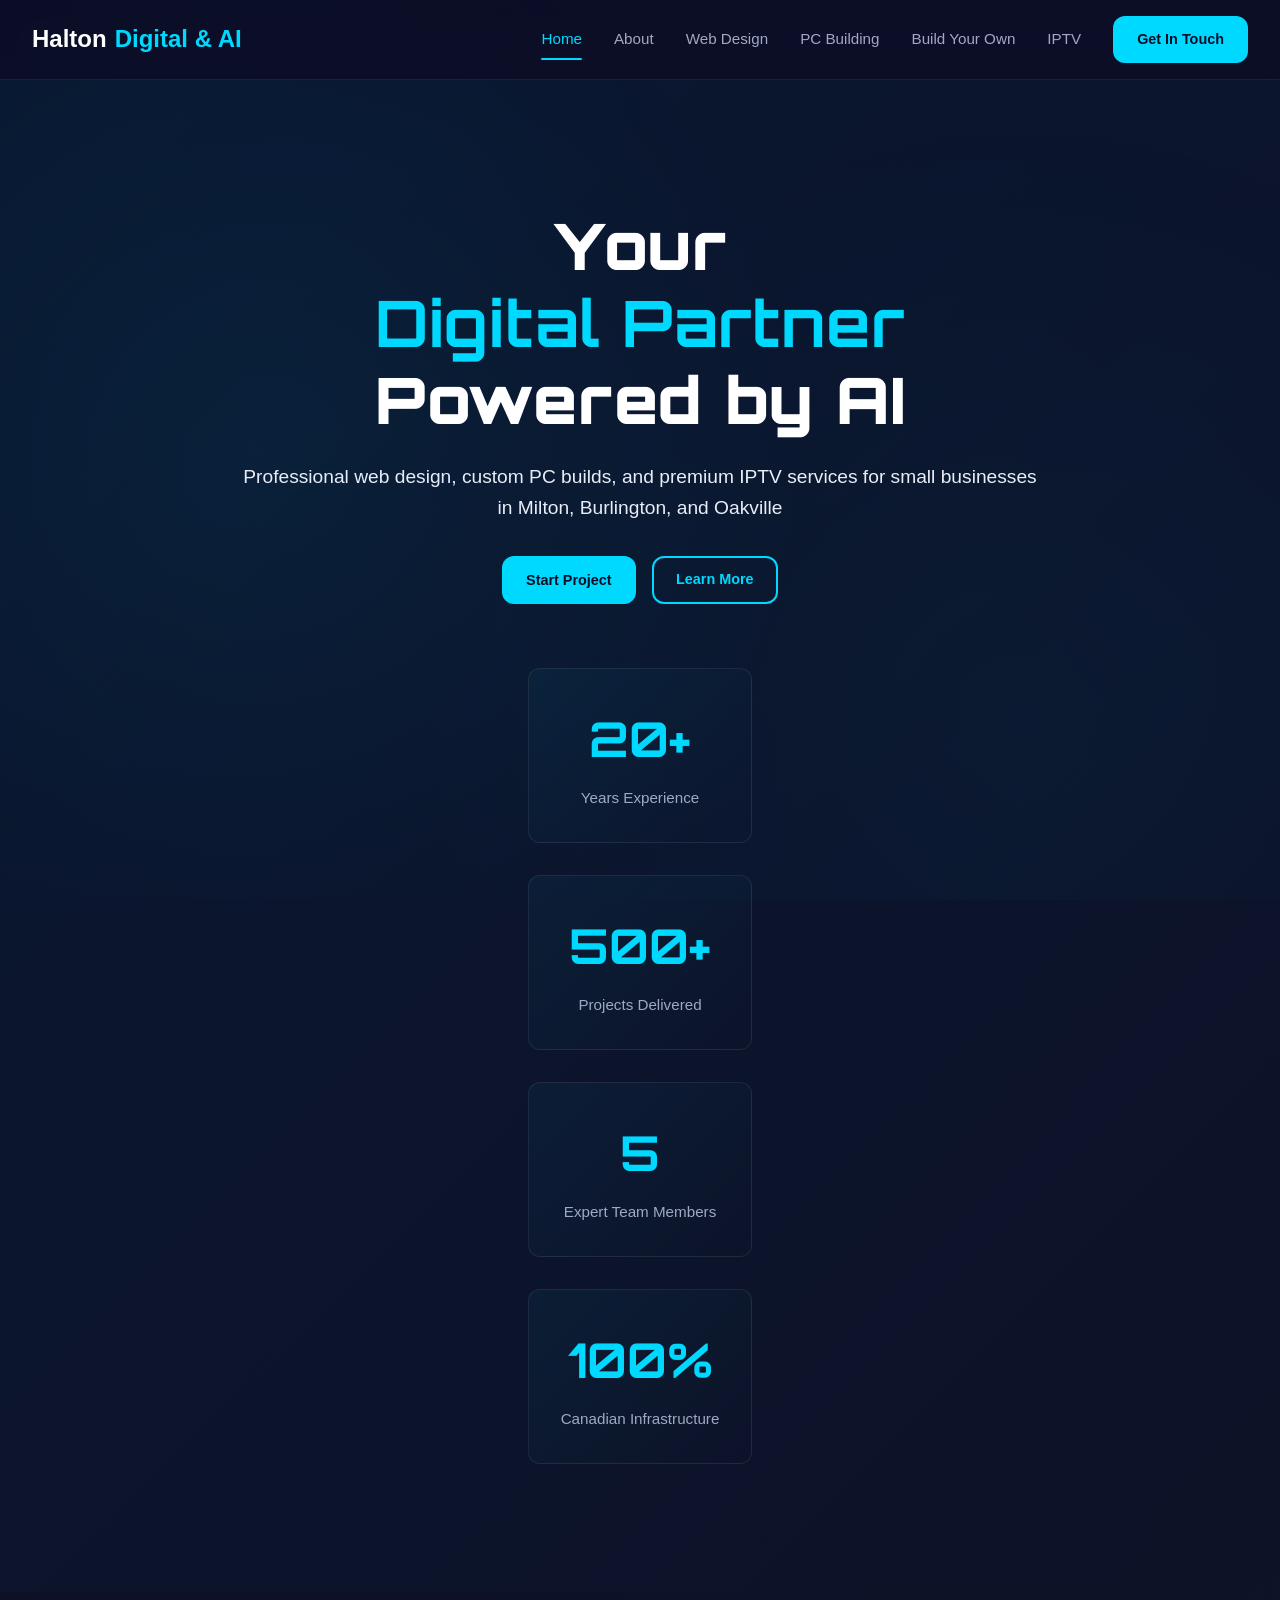
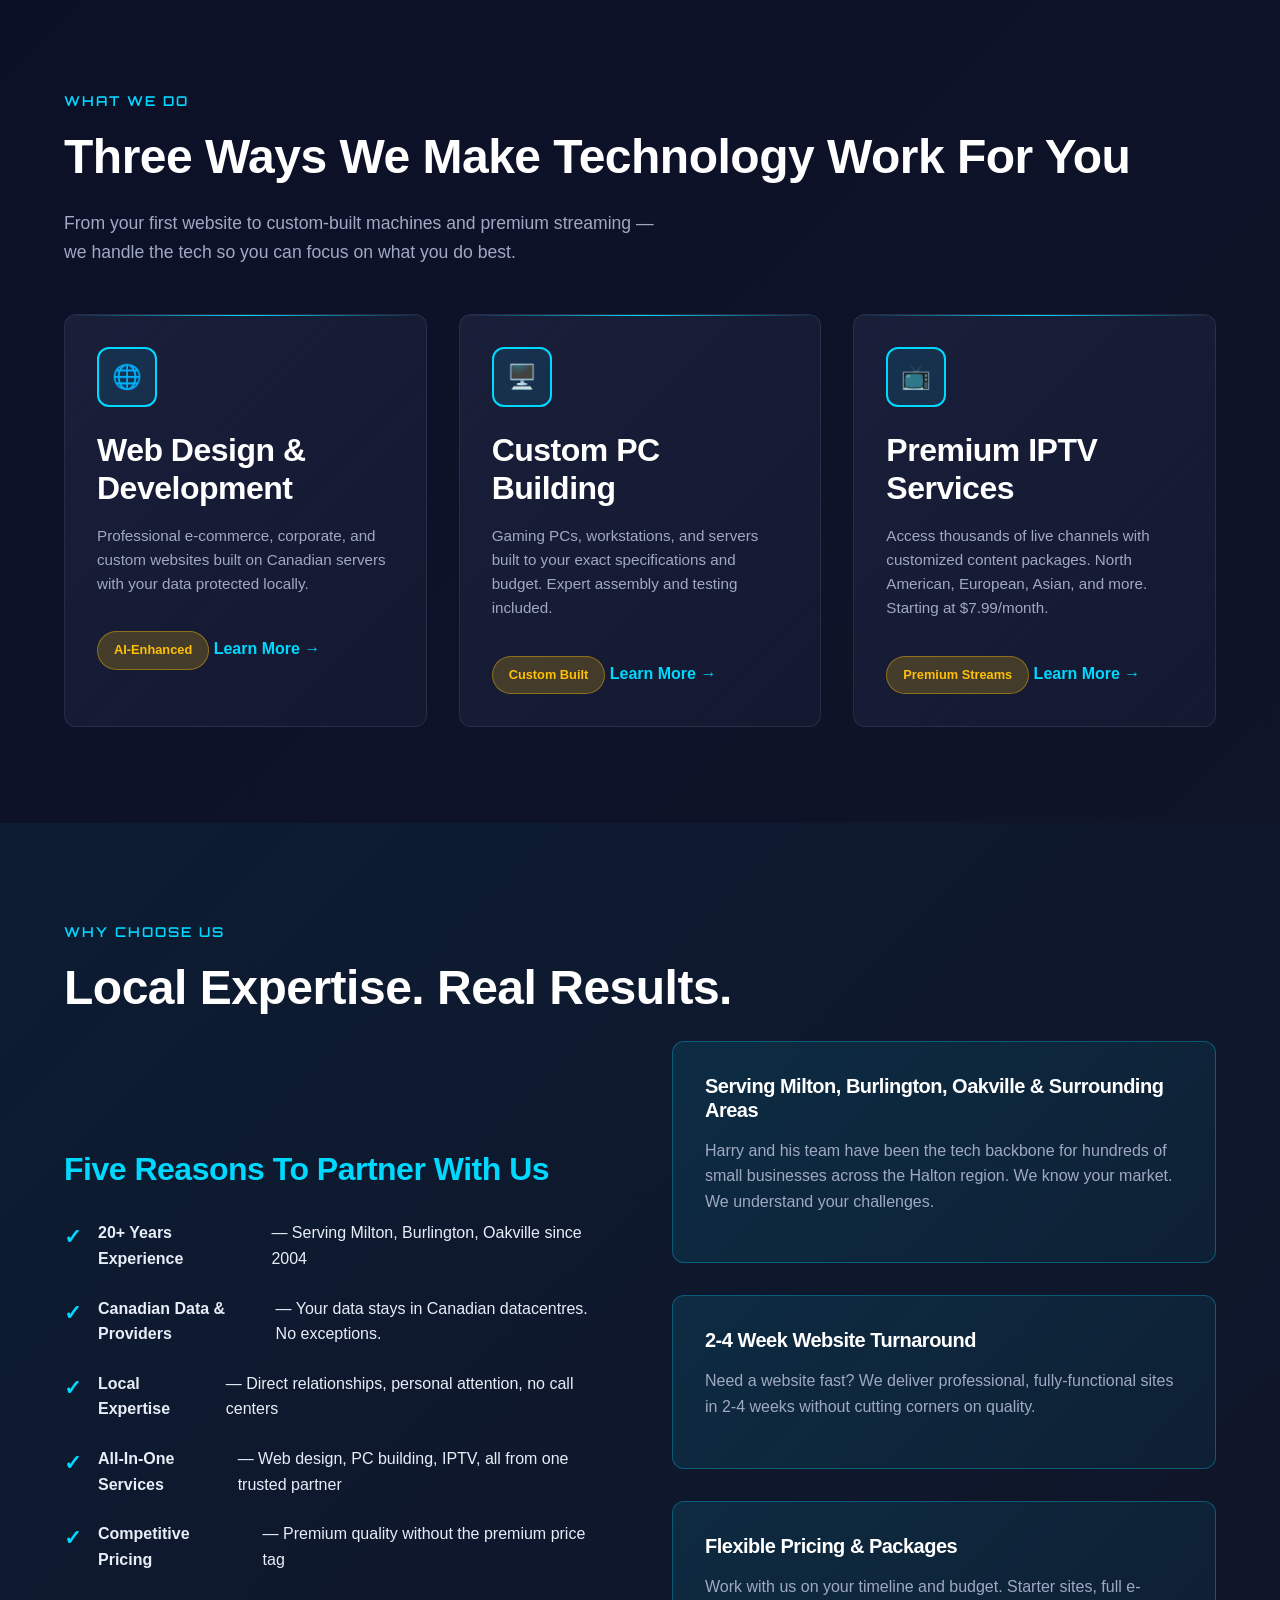
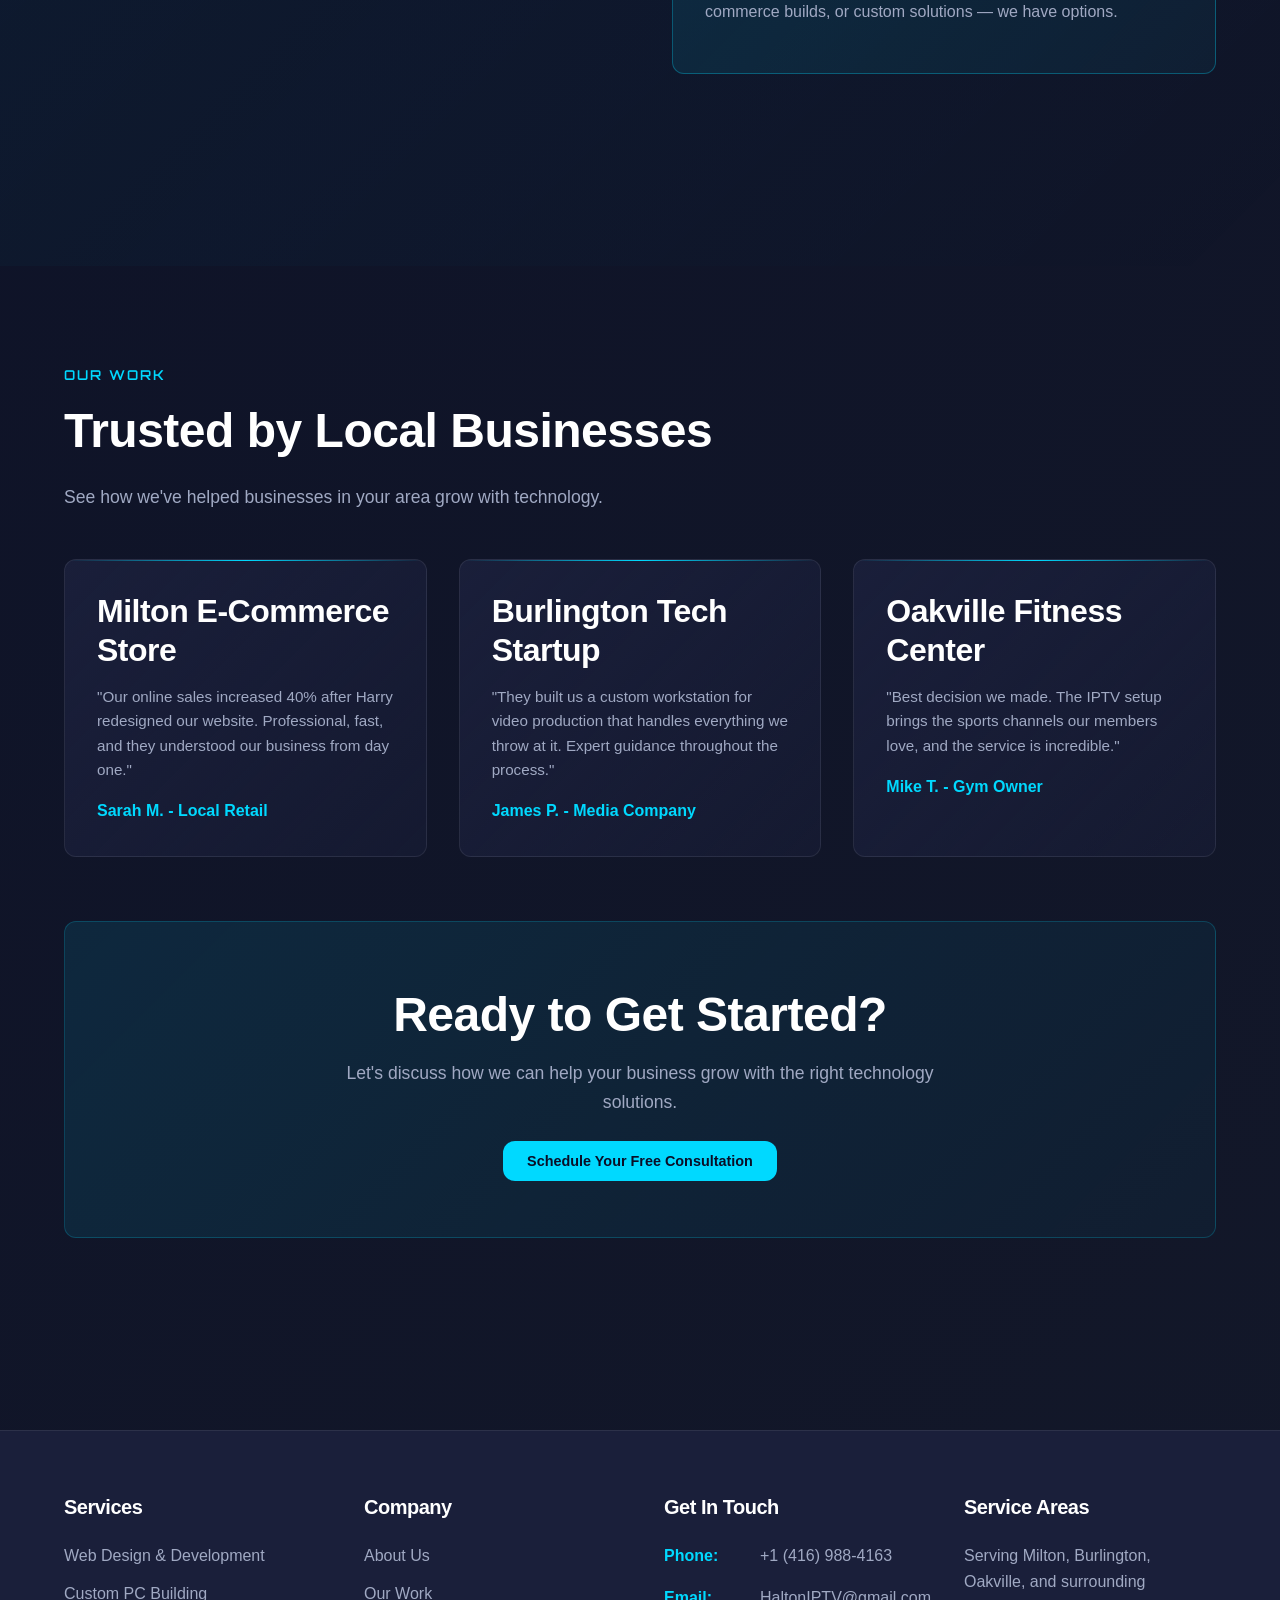
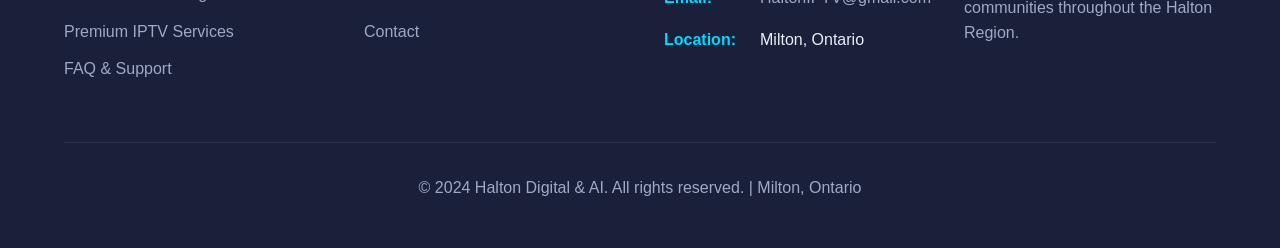
==== commit 65a04d08: "update" ====
--- a/index.html
+++ b/index.html
@@ -130,6 +130,7 @@
                 <a href="about.html">About</a>
                 <a href="web-design.html">Web Design</a>
                 <a href="pc-building.html">PC Building</a>
+                <a href="custom-builder.html">Build Your Own</a>
                 <a href="iptv.html">IPTV</a>
                 <a href="contact.html" class="cta-btn">Get In Touch</a>
             </nav>
